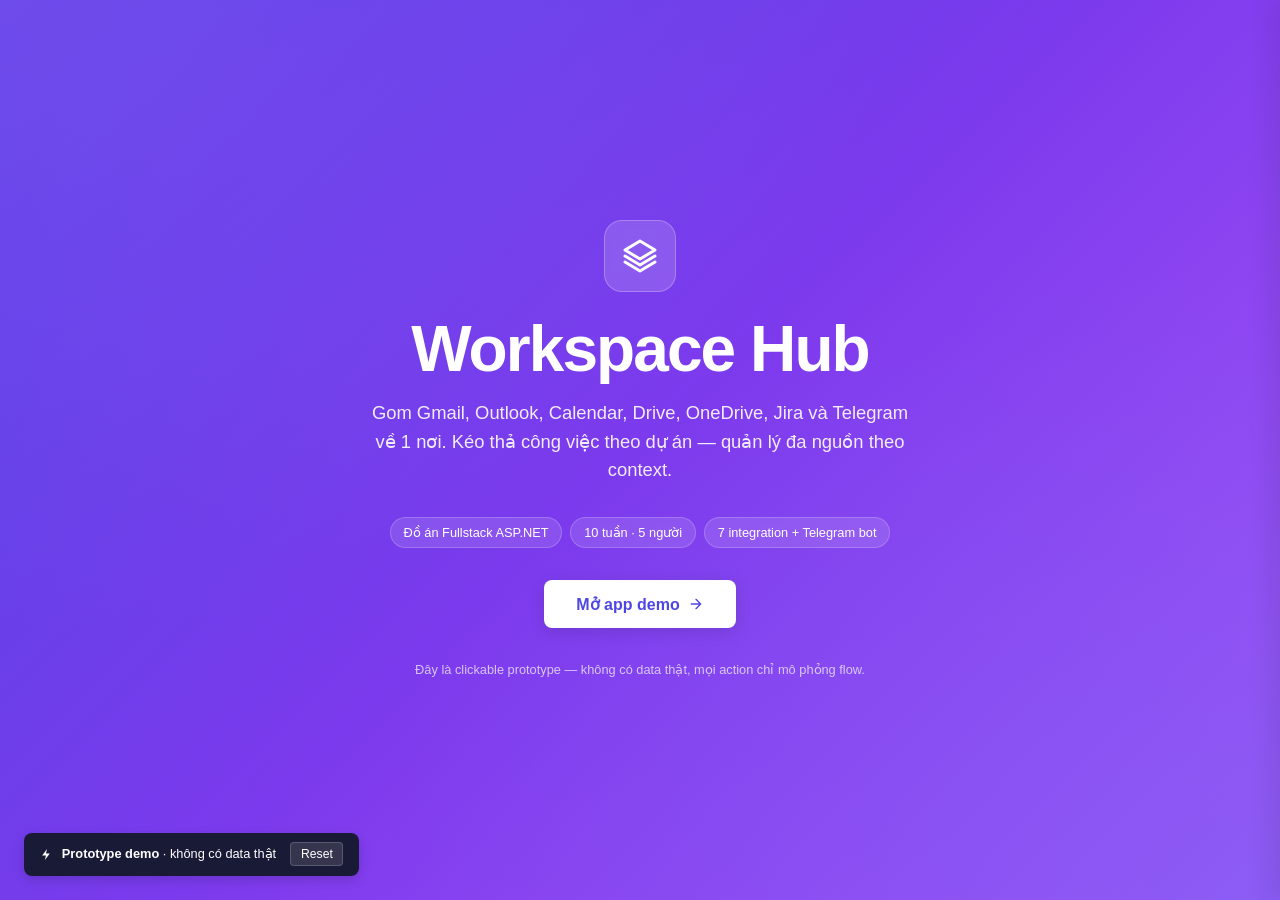
==== prototype.html @ 44a7fd4b "Initial: Workspace Hub plan + clickable prototype" ====
<!DOCTYPE html>
<html lang="vi">
<head>
  <meta charset="UTF-8" />
  <meta name="viewport" content="width=device-width, initial-scale=1.0" />
  <title>Workspace Hub — Clickable Prototype</title>
  <link rel="stylesheet" href="prototype.css" />
</head>
<body>

<!-- ============ SVG Icon Sprite ============ -->
<svg width="0" height="0" style="position:absolute" aria-hidden="true">
  <defs>
    <symbol id="i-mail" viewBox="0 0 24 24" fill="none" stroke="currentColor" stroke-width="2" stroke-linecap="round" stroke-linejoin="round">
      <rect x="3" y="6" width="18" height="13" rx="2"/>
      <path d="M3 7l9 6 9-6"/>
    </symbol>
    <symbol id="i-cal" viewBox="0 0 24 24" fill="none" stroke="currentColor" stroke-width="2" stroke-linecap="round" stroke-linejoin="round">
      <rect x="3" y="5" width="18" height="16" rx="2"/>
      <path d="M3 10h18 M8 3v4 M16 3v4"/>
    </symbol>
    <symbol id="i-folder" viewBox="0 0 24 24" fill="none" stroke="currentColor" stroke-width="2" stroke-linecap="round" stroke-linejoin="round">
      <path d="M3 7a2 2 0 012-2h4l2 2h8a2 2 0 012 2v8a2 2 0 01-2 2H5a2 2 0 01-2-2V7z"/>
    </symbol>
    <symbol id="i-doc" viewBox="0 0 24 24" fill="none" stroke="currentColor" stroke-width="2" stroke-linecap="round" stroke-linejoin="round">
      <path d="M14 3H6a2 2 0 00-2 2v14a2 2 0 002 2h12a2 2 0 002-2V9z M14 3v6h6 M8 13h8 M8 17h6 M8 9h2"/>
    </symbol>
    <symbol id="i-sheet" viewBox="0 0 24 24" fill="none" stroke="currentColor" stroke-width="2" stroke-linecap="round" stroke-linejoin="round">
      <path d="M14 3H6a2 2 0 00-2 2v14a2 2 0 002 2h12a2 2 0 002-2V9z M14 3v6h6 M8 13h8 M8 17h8 M12 11v10"/>
    </symbol>
    <symbol id="i-pdf" viewBox="0 0 24 24" fill="none" stroke="currentColor" stroke-width="2" stroke-linecap="round" stroke-linejoin="round">
      <path d="M14 3H6a2 2 0 00-2 2v14a2 2 0 002 2h12a2 2 0 002-2V9z M14 3v6h6"/>
    </symbol>
    <symbol id="i-ticket" viewBox="0 0 24 24" fill="none" stroke="currentColor" stroke-width="2" stroke-linecap="round" stroke-linejoin="round">
      <path d="M3 8a2 2 0 012-2h14a2 2 0 012 2v2a3 3 0 000 6v2a2 2 0 01-2 2H5a2 2 0 01-2-2v-2a3 3 0 000-6V8z"/>
      <path d="M13 6v12"/>
    </symbol>
    <symbol id="i-note" viewBox="0 0 24 24" fill="none" stroke="currentColor" stroke-width="2" stroke-linecap="round" stroke-linejoin="round">
      <path d="M4 4h12l4 4v12a2 2 0 01-2 2H4z M16 4v4h4 M8 14h8 M8 18h6"/>
    </symbol>
    <symbol id="i-bell" viewBox="0 0 24 24" fill="none" stroke="currentColor" stroke-width="2" stroke-linecap="round" stroke-linejoin="round">
      <path d="M6 8a6 6 0 0112 0c0 7 3 9 3 9H3s3-2 3-9 M10 21a2 2 0 004 0"/>
    </symbol>
    <symbol id="i-search" viewBox="0 0 24 24" fill="none" stroke="currentColor" stroke-width="2" stroke-linecap="round" stroke-linejoin="round">
      <circle cx="11" cy="11" r="7"/>
      <path d="M21 21l-4.35-4.35"/>
    </symbol>
    <symbol id="i-plus" viewBox="0 0 24 24" fill="none" stroke="currentColor" stroke-width="2" stroke-linecap="round" stroke-linejoin="round">
      <path d="M12 5v14 M5 12h14"/>
    </symbol>
    <symbol id="i-check" viewBox="0 0 24 24" fill="none" stroke="currentColor" stroke-width="2.5" stroke-linecap="round" stroke-linejoin="round">
      <path d="M20 6L9 17l-5-5"/>
    </symbol>
    <symbol id="i-star" viewBox="0 0 24 24" fill="currentColor">
      <path d="M12 2l3 7h7l-5.5 4.5L18 21l-6-4-6 4 1.5-7.5L2 9h7z"/>
    </symbol>
    <symbol id="i-clock" viewBox="0 0 24 24" fill="none" stroke="currentColor" stroke-width="2" stroke-linecap="round" stroke-linejoin="round">
      <circle cx="12" cy="12" r="9"/>
      <path d="M12 7v5l3 3"/>
    </symbol>
    <symbol id="i-send" viewBox="0 0 24 24" fill="none" stroke="currentColor" stroke-width="2" stroke-linecap="round" stroke-linejoin="round">
      <path d="M22 2L11 13 M22 2l-7 20-4-9-9-4z"/>
    </symbol>
    <symbol id="i-gear" viewBox="0 0 24 24" fill="none" stroke="currentColor" stroke-width="2" stroke-linecap="round" stroke-linejoin="round">
      <circle cx="12" cy="12" r="3"/>
      <path d="M12 1v3 M12 20v3 M4.22 4.22l2.12 2.12 M17.66 17.66l2.12 2.12 M1 12h3 M20 12h3 M4.22 19.78l2.12-2.12 M17.66 6.34l2.12-2.12"/>
    </symbol>
    <symbol id="i-grip" viewBox="0 0 24 24" fill="currentColor">
      <circle cx="9" cy="6" r="1.4"/>
      <circle cx="15" cy="6" r="1.4"/>
      <circle cx="9" cy="12" r="1.4"/>
      <circle cx="15" cy="12" r="1.4"/>
      <circle cx="9" cy="18" r="1.4"/>
      <circle cx="15" cy="18" r="1.4"/>
    </symbol>
    <symbol id="i-bot" viewBox="0 0 24 24" fill="none" stroke="currentColor" stroke-width="2" stroke-linecap="round" stroke-linejoin="round">
      <rect x="3" y="8" width="18" height="13" rx="2"/>
      <path d="M12 8V4 M9 4h6"/>
      <circle cx="9" cy="14" r="1.5" fill="currentColor"/>
      <circle cx="15" cy="14" r="1.5" fill="currentColor"/>
    </symbol>
    <symbol id="i-chev" viewBox="0 0 24 24" fill="none" stroke="currentColor" stroke-width="2" stroke-linecap="round" stroke-linejoin="round">
      <path d="M9 18l6-6-6-6"/>
    </symbol>
    <symbol id="i-trash" viewBox="0 0 24 24" fill="none" stroke="currentColor" stroke-width="2" stroke-linecap="round" stroke-linejoin="round">
      <path d="M3 6h18 M19 6l-1 14a2 2 0 01-2 2H8a2 2 0 01-2-2L5 6 M8 6V4a2 2 0 012-2h4a2 2 0 012 2v2 M10 11v6 M14 11v6"/>
    </symbol>
    <symbol id="i-paperclip" viewBox="0 0 24 24" fill="none" stroke="currentColor" stroke-width="2" stroke-linecap="round" stroke-linejoin="round">
      <path d="M21 11l-9 9a5.5 5.5 0 01-7.78-7.78l9.19-9.19a4 4 0 015.66 5.66l-9.2 9.2a2.5 2.5 0 01-3.54-3.54L14.5 7.21"/>
    </symbol>
    <symbol id="i-tag" viewBox="0 0 24 24" fill="none" stroke="currentColor" stroke-width="2" stroke-linecap="round" stroke-linejoin="round">
      <path d="M20.59 13.41L12 22l-9-9V3h10z"/>
      <circle cx="7.5" cy="7.5" r="1.2" fill="currentColor"/>
    </symbol>
    <symbol id="i-x" viewBox="0 0 24 24" fill="none" stroke="currentColor" stroke-width="2" stroke-linecap="round" stroke-linejoin="round">
      <path d="M18 6L6 18 M6 6l12 12"/>
    </symbol>
    <symbol id="i-inbox" viewBox="0 0 24 24" fill="none" stroke="currentColor" stroke-width="2" stroke-linecap="round" stroke-linejoin="round">
      <path d="M22 12h-6l-2 3h-4l-2-3H2 M5.45 5.11L2 12v6a2 2 0 002 2h16a2 2 0 002-2v-6l-3.45-6.89A2 2 0 0016.76 4H7.24a2 2 0 00-1.79 1.11z"/>
    </symbol>
    <symbol id="i-layers" viewBox="0 0 24 24" fill="none" stroke="currentColor" stroke-width="2" stroke-linecap="round" stroke-linejoin="round">
      <path d="M12 2l10 6-10 6L2 8z M2 16l10 6 10-6 M2 12l10 6 10-6"/>
    </symbol>
    <symbol id="i-dashboard" viewBox="0 0 24 24" fill="none" stroke="currentColor" stroke-width="2" stroke-linecap="round" stroke-linejoin="round">
      <path d="M3 3h7v8H3z M14 3h7v5h-7z M14 12h7v9h-7z M3 15h7v6H3z"/>
    </symbol>
    <symbol id="i-refresh" viewBox="0 0 24 24" fill="none" stroke="currentColor" stroke-width="2" stroke-linecap="round" stroke-linejoin="round">
      <path d="M21 4v6h-6 M3 20v-6h6 M3.51 9a9 9 0 0115.05-3.36L21 8 M20.49 15A9 9 0 015.44 18.36L3 16"/>
    </symbol>
    <symbol id="i-arrow-right" viewBox="0 0 24 24" fill="none" stroke="currentColor" stroke-width="2" stroke-linecap="round" stroke-linejoin="round">
      <path d="M5 12h14 M12 5l7 7-7 7"/>
    </symbol>
    <symbol id="i-reply" viewBox="0 0 24 24" fill="none" stroke="currentColor" stroke-width="2" stroke-linecap="round" stroke-linejoin="round">
      <path d="M9 17l-5-5 5-5 M20 18v-2a4 4 0 00-4-4H4"/>
    </symbol>
    <symbol id="i-external" viewBox="0 0 24 24" fill="none" stroke="currentColor" stroke-width="2" stroke-linecap="round" stroke-linejoin="round">
      <path d="M18 13v6a2 2 0 01-2 2H5a2 2 0 01-2-2V8a2 2 0 012-2h6 M15 3h6v6 M10 14L21 3"/>
    </symbol>
    <symbol id="i-zap" viewBox="0 0 24 24" fill="currentColor">
      <path d="M13 2L4 14h7l-2 8 9-12h-7z"/>
    </symbol>
    <symbol id="i-more" viewBox="0 0 24 24" fill="currentColor">
      <circle cx="12" cy="6" r="1.5"/>
      <circle cx="12" cy="12" r="1.5"/>
      <circle cx="12" cy="18" r="1.5"/>
    </symbol>
    <symbol id="i-share" viewBox="0 0 24 24" fill="none" stroke="currentColor" stroke-width="2" stroke-linecap="round" stroke-linejoin="round">
      <circle cx="18" cy="5" r="3"/>
      <circle cx="6" cy="12" r="3"/>
      <circle cx="18" cy="19" r="3"/>
      <path d="M8.59 13.51l6.83 3.98 M15.41 6.51l-6.82 3.98"/>
    </symbol>
    <symbol id="i-shield" viewBox="0 0 24 24" fill="none" stroke="currentColor" stroke-width="2" stroke-linecap="round" stroke-linejoin="round">
      <path d="M12 22s8-4 8-10V5l-8-3-8 3v7c0 6 8 10 8 10z"/>
    </symbol>
    <symbol id="i-eye" viewBox="0 0 24 24" fill="none" stroke="currentColor" stroke-width="2" stroke-linecap="round" stroke-linejoin="round">
      <path d="M1 12s4-8 11-8 11 8 11 8-4 8-11 8-11-8-11-8z"/>
      <circle cx="12" cy="12" r="3"/>
    </symbol>
    <symbol id="i-lock" viewBox="0 0 24 24" fill="none" stroke="currentColor" stroke-width="2" stroke-linecap="round" stroke-linejoin="round">
      <rect x="3" y="11" width="18" height="11" rx="2"/>
      <path d="M7 11V7a5 5 0 0110 0v4"/>
    </symbol>
    <symbol id="i-users" viewBox="0 0 24 24" fill="none" stroke="currentColor" stroke-width="2" stroke-linecap="round" stroke-linejoin="round">
      <path d="M17 21v-2a4 4 0 00-4-4H5a4 4 0 00-4 4v2 M23 21v-2a4 4 0 00-3-3.87 M16 3.13a4 4 0 010 7.75"/>
      <circle cx="9" cy="7" r="4"/>
    </symbol>
    <symbol id="i-alert-tri" viewBox="0 0 24 24" fill="none" stroke="currentColor" stroke-width="2" stroke-linecap="round" stroke-linejoin="round">
      <path d="M10.29 3.86L1.82 18a2 2 0 001.71 3h16.94a2 2 0 001.71-3L13.71 3.86a2 2 0 00-3.42 0z M12 9v4 M12 17h.01"/>
    </symbol>
  </defs>
</svg>


<!-- ============ Page: Landing ============ -->
<div class="page page-landing active" data-page="landing">
  <div class="landing-inner">
    <div class="landing-logo">
      <svg class="icon"><use href="#i-layers"/></svg>
    </div>
    <h1>Workspace Hub</h1>
    <p class="lead">Gom Gmail, Outlook, Calendar, Drive, OneDrive, Jira và Telegram về 1 nơi. Kéo thả công việc theo dự án — quản lý đa nguồn theo context.</p>
    <div class="landing-tags">
      <span class="landing-tag">Đồ án Fullstack ASP.NET</span>
      <span class="landing-tag">10 tuần · 5 người</span>
      <span class="landing-tag">7 integration + Telegram bot</span>
    </div>
    <button class="btn-hero" data-go="login">
      Mở app demo
      <svg class="icon"><use href="#i-arrow-right"/></svg>
    </button>
    <p class="landing-foot">Đây là clickable prototype — không có data thật, mọi action chỉ mô phỏng flow.</p>
  </div>
</div>


<!-- ============ Page: Login ============ -->
<div class="page page-login" data-page="login">
  <div class="login-card">
    <div class="logo-row">
      <div class="logo-box"><svg class="icon"><use href="#i-layers"/></svg></div>
      <span class="logo-name">Workspace Hub</span>
    </div>
    <h2>Đăng nhập</h2>
    <p class="sub">Chào mừng quay lại. Đăng nhập để tiếp tục.</p>
    <form onsubmit="event.preventDefault(); App.go('onboarding');">
      <div class="field">
        <label>Email</label>
        <input type="email" value="demo@workspacehub.app" />
      </div>
      <div class="field">
        <label>Mật khẩu</label>
        <input type="password" value="demo123456" />
      </div>
      <button class="btn-primary" type="submit">Đăng nhập</button>
    </form>
    <p class="login-foot">Chưa có tài khoản? <a onclick="App.go('onboarding')">Đăng ký</a></p>
  </div>
</div>


<!-- ============ Page: Onboarding ============ -->
<div class="page page-onboarding" data-page="onboarding">
  <div class="onboarding-inner">
    <h2>Kết nối tài khoản của bạn</h2>
    <p class="sub">Chọn các hệ sinh thái bạn dùng. Bạn có thể bật/tắt từng service sau ở Settings. Tất cả OAuth đều qua <strong>Nango</strong> — an toàn, không lưu password.</p>

    <div class="onboarding-grid">
      <div class="onboard-card" id="ob-google">
        <div class="onboard-logo google">G</div>
        <div class="onboard-info">
          <div class="onboard-name">Google</div>
          <div class="onboard-services">Gmail · Calendar · Drive (Doc/Sheet)</div>
          <button class="btn-outline" onclick="App.connectProvider('ob-google', 'demo@gmail.com')">Connect Google</button>
        </div>
      </div>

      <div class="onboard-card" id="ob-microsoft">
        <div class="onboard-logo microsoft">M</div>
        <div class="onboard-info">
          <div class="onboard-name">Microsoft</div>
          <div class="onboard-services">Outlook · Calendar · OneDrive · SharePoint</div>
          <button class="btn-outline" onclick="App.connectProvider('ob-microsoft', 'demo@outlook.com')">Connect Microsoft</button>
        </div>
      </div>

      <div class="onboard-card" id="ob-atlassian">
        <div class="onboard-logo atlassian">A</div>
        <div class="onboard-info">
          <div class="onboard-name">Atlassian</div>
          <div class="onboard-services">Jira Cloud (tickets &amp; status)</div>
          <button class="btn-outline" onclick="App.connectProvider('ob-atlassian', 'workspace.atlassian.net')">Connect Atlassian</button>
        </div>
      </div>

      <div class="onboard-card" id="ob-telegram">
        <div class="onboard-logo telegram"><svg class="icon icon-md"><use href="#i-bot"/></svg></div>
        <div class="onboard-info">
          <div class="onboard-name">Telegram Bot</div>
          <div class="onboard-services">Nhận noti + tạo task qua tin nhắn</div>
          <button class="btn-outline" onclick="App.go('app'); setTimeout(()=>App.sub('telegram-wizard'), 250);">Setup bot</button>
        </div>
      </div>
    </div>

    <div class="onboarding-foot">
      <button class="btn-link" data-go="app">Bỏ qua, vào app</button>
      <button class="btn-cta" data-go="app">
        Tiếp tục
        <svg class="icon"><use href="#i-arrow-right"/></svg>
      </button>
    </div>
  </div>
</div>


<!-- ============ Page: App (shell) ============ -->
<div class="page page-app" data-page="app">

  <!-- Sidebar -->
  <aside class="sidebar">
    <div class="brand">
      <div class="brand-logo"><svg class="icon"><use href="#i-layers"/></svg></div>
      <span class="brand-name">Workspace Hub</span>
    </div>

    <!-- Role switcher (prototype only — demo cách FE phản ứng theo role) -->
    <div class="role-switcher" title="Prototype only: switch role để demo Admin">
      <button class="role-btn active" data-role="user">User</button>
      <button class="role-btn" data-role="admin">Admin</button>
    </div>
    <div class="role-hint">Bấm "Admin" để demo trang quản trị</div>

    <div class="side-nav active" data-sub="inbox">
      <svg class="icon"><use href="#i-inbox"/></svg>
      <span>Inbox</span>
      <span class="count">12</span>
    </div>
    <div class="side-nav" data-sub="workspace">
      <svg class="icon"><use href="#i-layers"/></svg>
      <span>Workspace</span>
    </div>
    <div class="side-nav" data-sub="dashboard">
      <svg class="icon"><use href="#i-dashboard"/></svg>
      <span>Dashboard</span>
    </div>
    <div class="side-nav" data-sub="admin">
      <svg class="icon"><use href="#i-shield"/></svg>
      <span>Admin</span>
      <svg class="icon icon-sm lock-icon" title="Cần role Admin"><use href="#i-lock"/></svg>
    </div>

    <div class="side-section">FOLDERS</div>
    <div class="side-nav" data-sub="folder" data-folder="proj-a">
      <span class="side-folder-color fc-c1"></span>
      <span>Dự án A</span>
      <span class="count">8</span>
    </div>
    <div class="side-nav" data-sub="folder" data-folder="khach-b">
      <span class="side-folder-color fc-c2"></span>
      <span>Khách B</span>
      <span class="count">3</span>
    </div>
    <div class="side-nav" data-sub="folder" data-folder="ca-nhan">
      <span class="side-folder-color fc-c3"></span>
      <span>Cá nhân</span>
      <span class="count">5</span>
    </div>
    <div class="side-nav" data-sub="folder" data-folder="do-an">
      <span class="side-folder-color fc-c4"></span>
      <span>Đồ án TN</span>
      <span class="count">11</span>
    </div>

    <div class="side-section">SHARED WITH ME</div>
    <div class="side-shared">
      <div class="side-nav" data-sub="folder" data-folder="proj-shared">
        <span class="side-folder-color fc-c5"></span>
        <span>Dự án X (chia sẻ)</span>
        <span class="ro-badge">RO</span>
      </div>
      <div class="side-nav" data-sub="folder" data-folder="khach-y-shared">
        <span class="side-folder-color fc-c6"></span>
        <span>Khách Y (chia sẻ)</span>
        <span class="ro-badge">RO</span>
      </div>
    </div>

    <div class="side-section">SOURCES</div>
    <div class="side-nav" data-source="gmail">
      <span class="src-dot gmail"></span>
      <span>Gmail</span>
      <span class="count">6</span>
    </div>
    <div class="side-nav" data-source="outlook">
      <span class="src-dot outlook"></span>
      <span>Outlook</span>
      <span class="count">5</span>
    </div>
    <div class="side-nav" data-source="drive">
      <span class="src-dot drive"></span>
      <span>Drive</span>
      <span class="count">12</span>
    </div>
    <div class="side-nav" data-source="gcal">
      <span class="src-dot gcal"></span>
      <span>Calendar</span>
      <span class="count">4</span>
    </div>
    <div class="side-nav" data-source="jira">
      <span class="src-dot jira"></span>
      <span>Jira</span>
      <span class="count">7</span>
    </div>

    <div class="side-section" style="margin-top:1rem">SETUP</div>
    <div class="side-nav" data-sub="settings">
      <svg class="icon"><use href="#i-gear"/></svg>
      <span>Integrations</span>
    </div>
    <div class="side-nav" data-sub="telegram-wizard">
      <svg class="icon"><use href="#i-bot"/></svg>
      <span>Telegram Bot</span>
    </div>

    <div class="side-user">
      <div class="avatar a5">VC</div>
      <div class="side-user-info">
        <div class="side-user-name">Vy Cường</div>
        <div class="side-user-mail">demo@workspacehub.app</div>
        <div class="side-user-role" id="side-user-role">Role: User</div>
      </div>
    </div>
  </aside>

  <!-- Topbar -->
  <header class="topbar">
    <div class="topbar-search">
      <svg class="icon"><use href="#i-search"/></svg>
      <input placeholder="Search across Gmail, Outlook, Drive, Jira..." />
    </div>
    <div class="topbar-actions">
      <button class="icon-btn" onclick="App.toggleNotif()" title="Notifications">
        <svg class="icon icon-md"><use href="#i-bell"/></svg>
        <span class="badge-dot"></span>
      </button>
      <button class="icon-btn" onclick="App.sub('settings')" title="Settings">
        <svg class="icon icon-md"><use href="#i-gear"/></svg>
      </button>
      <button class="btn-compose" onclick="App.openCompose()">
        <svg class="icon"><use href="#i-plus"/></svg>
        Compose
      </button>
    </div>
  </header>

  <!-- Main content area -->
  <main class="main">

    <!-- Subpage: Inbox -->
    <div class="subpage active" data-subpage="inbox">
      <div class="subpage-inner">
        <div class="page-title-row">
          <div class="page-title">
            Inbox
            <span class="badge">12 items</span>
          </div>
          <div class="page-actions">
            <div class="filter-chip active" data-filter="all">Tất cả</div>
            <div class="filter-chip" data-filter="important">
              <svg class="icon icon-sm" style="color:var(--warning)"><use href="#i-star"/></svg>
              Quan trọng
            </div>
            <div class="filter-chip" data-filter="unread">Chưa đọc</div>
            <button class="icon-btn" title="Refresh"><svg class="icon"><use href="#i-refresh"/></svg></button>
          </div>
        </div>

        <div class="inbox-list" id="inbox-list">
          <div class="inbox-row important" onclick="App.openDrawer(this)" data-title="[KH] Yêu cầu thay đổi spec module thanh toán — gấp" data-source="outlook" data-sender="pm@xcorp.com">
            <div class="inbox-cb"></div>
            <div class="avatar a1">PM</div>
            <div class="inbox-body">
              <div class="inbox-title">
                <svg class="icon icon-sm" style="color:var(--warning)"><use href="#i-star"/></svg>
                <span class="inbox-sender">PM Khách hàng X</span>
                <span class="inbox-snippet">— Yêu cầu thay đổi spec module thanh toán — gấp</span>
              </div>
              <div class="inbox-snippet">Em rà soát lại phần xử lý refund, có 2 case khách hàng phản ánh không đúng theo flow...</div>
            </div>
            <div class="inbox-meta">
              <span class="src-badge-sm s-outlook">Outlook</span>
              <span class="time-text">2 giờ trước</span>
            </div>
          </div>

          <div class="inbox-row" onclick="App.openDrawer(this)" data-title="PROJ-128: Fix bug tính phí giao hàng >1000km" data-source="jira" data-sender="BA Hoa">
            <div class="inbox-cb"></div>
            <div class="avatar a2">BH</div>
            <div class="inbox-body">
              <div class="inbox-title">
                <span class="inbox-sender">BA Hoa</span>
                <span class="inbox-snippet">— PROJ-128: Fix bug tính phí giao hàng &gt;1000km</span>
              </div>
              <div class="inbox-snippet">Issue · Priority: High · Sprint 17 · Assigned to me</div>
            </div>
            <div class="inbox-meta">
              <span class="src-badge-sm s-jira">Jira</span>
              <span class="time-text">4 giờ trước</span>
            </div>
          </div>

          <div class="inbox-row" onclick="App.openDrawer(this)" data-title="Daily standup — Dự án A" data-source="gcal" data-sender="Lịch họp">
            <div class="inbox-cb"></div>
            <div class="avatar a4">DS</div>
            <div class="inbox-body">
              <div class="inbox-title">
                <span class="inbox-sender">Calendar</span>
                <span class="inbox-snippet">— Daily standup — Dự án A</span>
              </div>
              <div class="inbox-snippet">Hằng ngày 9h · 30 phút · Phòng họp 3 · 5 người tham gia</div>
            </div>
            <div class="inbox-meta">
              <span class="src-badge-sm s-gcal">Event</span>
              <span class="time-text">Mai, 09:00</span>
            </div>
          </div>

          <div class="inbox-row" onclick="App.openDrawer(this)" data-title="Spec module thanh toán v2.docx" data-source="onedrive" data-sender="Khách B">
            <div class="inbox-cb"></div>
            <div class="avatar a3">KB</div>
            <div class="inbox-body">
              <div class="inbox-title">
                <span class="inbox-sender">Spec module thanh toán v2.docx</span>
              </div>
              <div class="inbox-snippet">File Word · 12 KB · Sửa lần cuối bởi PM Khách hàng X 1 giờ trước</div>
            </div>
            <div class="inbox-meta">
              <span class="src-badge-sm s-onedrive">OneDrive</span>
              <span class="time-text">1 giờ trước</span>
            </div>
          </div>

          <div class="inbox-row" onclick="App.openDrawer(this)" data-title="Note từ Telegram: review PR #142 trước 5h" data-source="telegram" data-sender="Telegram Bot">
            <div class="inbox-cb"></div>
            <div class="avatar a5">TG</div>
            <div class="inbox-body">
              <div class="inbox-title">
                <span class="inbox-sender">Note qua Telegram</span>
                <span class="inbox-snippet">— review PR #142 trước 5h</span>
              </div>
              <div class="inbox-snippet">Tạo bằng lệnh /task — gắn vào folder Dự án A tự động</div>
            </div>
            <div class="inbox-meta">
              <span class="src-badge-sm s-telegram">Telegram</span>
              <span class="time-text">10 phút trước</span>
            </div>
          </div>

          <div class="inbox-row" onclick="App.openDrawer(this)" data-title="Re: Confirm spec module thanh toán" data-source="gmail" data-sender="Customer">
            <div class="inbox-cb"></div>
            <div class="avatar a6">CS</div>
            <div class="inbox-body">
              <div class="inbox-title">
                <span class="inbox-sender">customer@xcorp.com</span>
                <span class="inbox-snippet">— Re: Confirm spec module thanh toán</span>
              </div>
              <div class="inbox-snippet">Cảm ơn anh, em đã review xong. Nội dung OK nhưng có 1 chỗ nhỏ ở phần xử lý refund...</div>
            </div>
            <div class="inbox-meta">
              <span class="src-badge-sm s-gmail">Gmail</span>
              <span class="time-text">Hôm qua</span>
            </div>
          </div>

          <div class="inbox-row" onclick="App.openDrawer(this)" data-title="PROJ-125: Refactor service Order" data-source="jira" data-sender="Tech Lead Hùng">
            <div class="inbox-cb"></div>
            <div class="avatar a2">TL</div>
            <div class="inbox-body">
              <div class="inbox-title">
                <span class="inbox-sender">Tech Lead Hùng</span>
                <span class="inbox-snippet">— PROJ-125: Refactor service Order</span>
              </div>
              <div class="inbox-snippet">Comment mới: "Đang chờ em sửa phần phân tách responsibility, push code khi xong"</div>
            </div>
            <div class="inbox-meta">
              <span class="src-badge-sm s-jira">Jira</span>
              <span class="time-text">Hôm qua</span>
            </div>
          </div>

          <div class="inbox-row" onclick="App.openDrawer(this)" data-title="Báo cáo tiến độ tuần 17.xlsx" data-source="drive" data-sender="Google Sheet">
            <div class="inbox-cb"></div>
            <div class="avatar a3">GS</div>
            <div class="inbox-body">
              <div class="inbox-title">
                <span class="inbox-sender">Báo cáo tiến độ tuần 17.xlsx</span>
              </div>
              <div class="inbox-snippet">Google Sheet · Sửa bởi PM Linh · 2 ngày trước</div>
            </div>
            <div class="inbox-meta">
              <span class="src-badge-sm s-drive">Drive</span>
              <span class="time-text">2 ngày trước</span>
            </div>
          </div>

          <div class="inbox-row" onclick="App.openDrawer(this)" data-title="[Team] Daily report 13/05/2026" data-source="gmail" data-sender="Team">
            <div class="inbox-cb"></div>
            <div class="avatar a4">TM</div>
            <div class="inbox-body">
              <div class="inbox-title">
                <span class="inbox-sender">team@company.com</span>
                <span class="inbox-snippet">— [Team] Daily report 13/05/2026</span>
              </div>
              <div class="inbox-snippet">Tổng kết hôm nay: 8 PR merged, 3 ticket close, 2 bug mới phát hiện trên QA env...</div>
            </div>
            <div class="inbox-meta">
              <span class="src-badge-sm s-gmail">Gmail</span>
              <span class="time-text">2 ngày trước</span>
            </div>
          </div>

        </div>
      </div>
    </div>

    <!-- Subpage: Folder Kanban -->
    <div class="subpage" data-subpage="folder">
      <div class="subpage-inner">

        <!-- Read-only banner (chỉ hiện khi vào shared folder) -->
        <div class="readonly-banner" id="readonly-banner" style="display:none">
          <svg class="icon icon-md"><use href="#i-eye"/></svg>
          <div>
            <strong>Bạn đang xem ở chế độ Read-only.</strong>
            Owner đã share folder này với bạn (Viewer). Bạn xem được metadata Item nhưng không kéo Kanban được và không xem được body email gốc.
          </div>
        </div>

        <div class="page-title-row">
          <div class="page-title">
            <span class="side-folder-color fc-c1" style="width:14px;height:14px;border-radius:4px"></span>
            <span id="folder-title">Dự án A</span>
            <span class="badge">8 items</span>
          </div>
          <div class="page-actions folder-head-actions" id="folder-head-actions">
            <div class="filter-chip"><svg class="icon icon-sm"><use href="#i-tag"/></svg> Tag</div>
            <button class="btn-share" id="btn-share" onclick="App.openShareModal()">
              <svg class="icon"><use href="#i-share"/></svg>
              Share
              <span class="share-count" id="share-count">2</span>
            </button>
            <button class="icon-btn" title="More"><svg class="icon"><use href="#i-more"/></svg></button>
          </div>
        </div>

        <div class="kanban-board" id="kanban-board">

          <div class="kanban-col">
            <div class="kc-header">
              <div class="kc-title"><span class="dot todo"></span>Cần xem</div>
              <span class="kc-count" data-kcount="todo">4</span>
            </div>
            <div class="kc-body" data-status="todo">

              <div class="k-card" draggable="true">
                <div class="k-card-head">
                  <span class="k-card-icon email"><svg class="icon icon-sm"><use href="#i-mail"/></svg></span>
                  <span class="k-card-source">Outlook · Important</span>
                </div>
                <div class="k-card-title">[KH] Yêu cầu thay đổi spec module thanh toán</div>
                <div class="k-card-foot">
                  <span class="k-tag">urgent</span>
                  <span>2h trước</span>
                </div>
              </div>

              <div class="k-card" draggable="true">
                <div class="k-card-head">
                  <span class="k-card-icon ticket"><svg class="icon icon-sm"><use href="#i-ticket"/></svg></span>
                  <span class="k-card-source">Jira · PROJ-128</span>
                </div>
                <div class="k-card-title">Fix bug tính phí giao hàng &gt;1000km</div>
                <div class="k-card-foot">
                  <span class="k-tag amber">High</span>
                  <span>Sprint 17</span>
                </div>
              </div>

              <div class="k-card" draggable="true">
                <div class="k-card-head">
                  <span class="k-card-icon event"><svg class="icon icon-sm"><use href="#i-cal"/></svg></span>
                  <span class="k-card-source">Calendar</span>
                </div>
                <div class="k-card-title">Daily standup — Dự án A</div>
                <div class="k-card-foot">
                  <span></span>
                  <span>Hằng ngày 9h</span>
                </div>
              </div>

              <div class="k-card" draggable="true">
                <div class="k-card-head">
                  <span class="k-card-icon file"><svg class="icon icon-sm"><use href="#i-doc"/></svg></span>
                  <span class="k-card-source">OneDrive · Doc</span>
                </div>
                <div class="k-card-title">Spec module thanh toán v2.docx</div>
                <div class="k-card-foot">
                  <span></span>
                  <span>12 KB</span>
                </div>
              </div>

              <button class="kc-add"><svg class="icon icon-sm"><use href="#i-plus"/></svg> Thêm card</button>
            </div>
          </div>

          <div class="kanban-col">
            <div class="kc-header">
              <div class="kc-title"><span class="dot doing"></span>Đang xử lý</div>
              <span class="kc-count" data-kcount="doing">3</span>
            </div>
            <div class="kc-body" data-status="doing">

              <div class="k-card" draggable="true">
                <div class="k-card-head">
                  <span class="k-card-icon ticket"><svg class="icon icon-sm"><use href="#i-ticket"/></svg></span>
                  <span class="k-card-source">Jira · PROJ-125</span>
                </div>
                <div class="k-card-title">Refactor service Order — tách responsibility</div>
                <div class="k-card-foot">
                  <span class="k-tag">urgent</span>
                  <span>In Progress</span>
                </div>
              </div>

              <div class="k-card" draggable="true">
                <div class="k-card-head">
                  <span class="k-card-icon file"><svg class="icon icon-sm"><use href="#i-sheet"/></svg></span>
                  <span class="k-card-source">Drive · Sheet</span>
                </div>
                <div class="k-card-title">Báo cáo tiến độ tuần 17.xlsx</div>
                <div class="k-card-foot">
                  <span></span>
                  <span>Đang viết</span>
                </div>
              </div>

              <div class="k-card" draggable="true">
                <div class="k-card-head">
                  <span class="k-card-icon note"><svg class="icon icon-sm"><use href="#i-note"/></svg></span>
                  <span class="k-card-source">Telegram · Note</span>
                </div>
                <div class="k-card-title">Review PR #142 trước 5h chiều</div>
                <div class="k-card-foot">
                  <span class="k-tag green">tuần-này</span>
                  <span>Tự note</span>
                </div>
              </div>

              <button class="kc-add"><svg class="icon icon-sm"><use href="#i-plus"/></svg> Thêm card</button>
            </div>
          </div>

          <div class="kanban-col">
            <div class="kc-header">
              <div class="kc-title"><span class="dot done"></span>Done</div>
              <span class="kc-count" data-kcount="done">2</span>
            </div>
            <div class="kc-body" data-status="done">

              <div class="k-card done" draggable="true">
                <div class="k-card-head">
                  <span class="k-card-icon email"><svg class="icon icon-sm"><use href="#i-mail"/></svg></span>
                  <span class="k-card-source">Gmail · Sent</span>
                </div>
                <div class="k-card-title">Re: Xác nhận yêu cầu sprint 17</div>
                <div class="k-card-foot">
                  <span></span>
                  <span>Đã trả lời</span>
                </div>
              </div>

              <div class="k-card done" draggable="true">
                <div class="k-card-head">
                  <span class="k-card-icon ticket"><svg class="icon icon-sm"><use href="#i-ticket"/></svg></span>
                  <span class="k-card-source">Jira · PROJ-120</span>
                </div>
                <div class="k-card-title">Implement webhook signature verify</div>
                <div class="k-card-foot">
                  <span></span>
                  <span>Closed</span>
                </div>
              </div>

              <button class="kc-add"><svg class="icon icon-sm"><use href="#i-plus"/></svg> Thêm card</button>
            </div>
          </div>

        </div>
      </div>
    </div>

    <!-- Subpage: Workspace 3-pane -->
    <div class="subpage" data-subpage="workspace">
      <div class="subpage-inner">
        <div class="page-title-row">
          <div class="page-title">
            Workspace
            <span class="badge">3-pane view</span>
          </div>
          <div class="page-actions">
            <span class="filter-chip">Kéo item từ giữa sang folder bên phải</span>
          </div>
        </div>

        <div class="ws-3pane">
          <div class="ws-pane ws-int">
            <div class="ws-pane-h">INTEGRATIONS</div>
            <div class="ws-int-row active" data-wsint="gmail">
              <span class="src-dot gmail"></span>Gmail<span class="count">3</span>
            </div>
            <div class="ws-int-row" data-wsint="outlook">
              <span class="src-dot outlook"></span>Outlook<span class="count">3</span>
            </div>
            <div class="ws-int-row" data-wsint="drive">
              <span class="src-dot drive"></span>Drive<span class="count">3</span>
            </div>
            <div class="ws-int-row" data-wsint="gcal">
              <span class="src-dot gcal"></span>Calendar<span class="count">2</span>
            </div>
            <div class="ws-int-row" data-wsint="jira">
              <span class="src-dot jira"></span>Jira<span class="count">3</span>
            </div>
          </div>

          <div class="ws-pane ws-items">
            <div class="ws-pane-h">ITEMS từ <span style="background:var(--primary);color:white;padding:.1rem .55rem;border-radius:3px;font-size:.68rem;margin-left:.3rem" id="ws-active-name">Gmail</span></div>

            <div class="ws-items-pane active" data-wspane="gmail" style="padding:.65rem;display:block">
              <div class="ws-item" draggable="true">
                <div class="ws-item-icon gmail"><svg class="icon icon-sm"><use href="#i-mail"/></svg></div>
                <div>
                  <div class="ws-item-title">Re: Confirm spec module thanh toán</div>
                  <div class="ws-item-meta">customer@xcorp.com</div>
                </div>
                <svg class="icon ws-grip"><use href="#i-grip"/></svg>
              </div>
              <div class="ws-item" draggable="true">
                <div class="ws-item-icon gmail"><svg class="icon icon-sm"><use href="#i-mail"/></svg></div>
                <div>
                  <div class="ws-item-title">[Team] Daily report 13/05</div>
                  <div class="ws-item-meta">team@company.com</div>
                </div>
                <svg class="icon ws-grip"><use href="#i-grip"/></svg>
              </div>
              <div class="ws-item" draggable="true">
                <div class="ws-item-icon gmail"><svg class="icon icon-sm"><use href="#i-mail"/></svg></div>
                <div>
                  <div class="ws-item-title">Azure Student — Verification</div>
                  <div class="ws-item-meta">noreply@microsoft.com</div>
                </div>
                <svg class="icon ws-grip"><use href="#i-grip"/></svg>
              </div>
            </div>

            <div class="ws-items-pane" data-wspane="outlook" style="padding:.65rem">
              <div class="ws-item" draggable="true">
                <div class="ws-item-icon outlook"><svg class="icon icon-sm"><use href="#i-mail"/></svg></div>
                <div>
                  <div class="ws-item-title">[KH] Yêu cầu thay đổi spec module</div>
                  <div class="ws-item-meta">pm@xcorp.com</div>
                </div>
                <svg class="icon ws-grip"><use href="#i-grip"/></svg>
              </div>
              <div class="ws-item" draggable="true">
                <div class="ws-item-icon outlook"><svg class="icon icon-sm"><use href="#i-mail"/></svg></div>
                <div>
                  <div class="ws-item-title">Weekly status — sprint 17 closing</div>
                  <div class="ws-item-meta">manager@company.com</div>
                </div>
                <svg class="icon ws-grip"><use href="#i-grip"/></svg>
              </div>
              <div class="ws-item" draggable="true">
                <div class="ws-item-icon outlook"><svg class="icon icon-sm"><use href="#i-mail"/></svg></div>
                <div>
                  <div class="ws-item-title">RE: Phê duyệt nghỉ phép 16-17/05</div>
                  <div class="ws-item-meta">hr@company.com</div>
                </div>
                <svg class="icon ws-grip"><use href="#i-grip"/></svg>
              </div>
            </div>

            <div class="ws-items-pane" data-wspane="drive" style="padding:.65rem">
              <div class="ws-item" draggable="true">
                <div class="ws-item-icon drive"><svg class="icon icon-sm"><use href="#i-doc"/></svg></div>
                <div>
                  <div class="ws-item-title">Spec module thanh toán v2.docx</div>
                  <div class="ws-item-meta">Google Doc · 12 KB</div>
                </div>
                <svg class="icon ws-grip"><use href="#i-grip"/></svg>
              </div>
              <div class="ws-item" draggable="true">
                <div class="ws-item-icon drive"><svg class="icon icon-sm"><use href="#i-sheet"/></svg></div>
                <div>
                  <div class="ws-item-title">Báo cáo tiến độ tuần 17.xlsx</div>
                  <div class="ws-item-meta">Google Sheet · 8 KB</div>
                </div>
                <svg class="icon ws-grip"><use href="#i-grip"/></svg>
              </div>
              <div class="ws-item" draggable="true">
                <div class="ws-item-icon drive"><svg class="icon icon-sm"><use href="#i-pdf"/></svg></div>
                <div>
                  <div class="ws-item-title">Hợp đồng Khách B.pdf</div>
                  <div class="ws-item-meta">PDF · 320 KB</div>
                </div>
                <svg class="icon ws-grip"><use href="#i-grip"/></svg>
              </div>
            </div>

            <div class="ws-items-pane" data-wspane="gcal" style="padding:.65rem">
              <div class="ws-item" draggable="true">
                <div class="ws-item-icon gcal"><svg class="icon icon-sm"><use href="#i-cal"/></svg></div>
                <div>
                  <div class="ws-item-title">Daily standup — Dự án A</div>
                  <div class="ws-item-meta">Mai 9h · 30 phút</div>
                </div>
                <svg class="icon ws-grip"><use href="#i-grip"/></svg>
              </div>
              <div class="ws-item" draggable="true">
                <div class="ws-item-icon gcal"><svg class="icon icon-sm"><use href="#i-cal"/></svg></div>
                <div>
                  <div class="ws-item-title">Họp review sprint với khách</div>
                  <div class="ws-item-meta">Thứ 6 14h · Google Meet</div>
                </div>
                <svg class="icon ws-grip"><use href="#i-grip"/></svg>
              </div>
            </div>

            <div class="ws-items-pane" data-wspane="jira" style="padding:.65rem">
              <div class="ws-item" draggable="true">
                <div class="ws-item-icon jira"><svg class="icon icon-sm"><use href="#i-ticket"/></svg></div>
                <div>
                  <div class="ws-item-title">PROJ-128: Fix bug tính phí giao hàng</div>
                  <div class="ws-item-meta">High · Sprint 17</div>
                </div>
                <svg class="icon ws-grip"><use href="#i-grip"/></svg>
              </div>
              <div class="ws-item" draggable="true">
                <div class="ws-item-icon jira"><svg class="icon icon-sm"><use href="#i-ticket"/></svg></div>
                <div>
                  <div class="ws-item-title">PROJ-125: Refactor service Order</div>
                  <div class="ws-item-meta">In Progress · Sprint 17</div>
                </div>
                <svg class="icon ws-grip"><use href="#i-grip"/></svg>
              </div>
              <div class="ws-item" draggable="true">
                <div class="ws-item-icon jira"><svg class="icon icon-sm"><use href="#i-ticket"/></svg></div>
                <div>
                  <div class="ws-item-title">PROJ-130: Implement webhook payment</div>
                  <div class="ws-item-meta">Medium · Backlog</div>
                </div>
                <svg class="icon ws-grip"><use href="#i-grip"/></svg>
              </div>
            </div>

          </div>

          <div class="ws-pane ws-folders">
            <div class="ws-pane-h">THẢ VÀO FOLDER</div>
            <div class="ws-folder" data-folder="proj-a">
              <span class="side-folder-color fc-c1" style="width:14px;height:14px"></span>
              <div>
                <strong>Dự án A</strong>
                <div class="ws-folder-sub"><span class="ws-folder-count" data-fc="proj-a">8</span> item</div>
              </div>
            </div>
            <div class="ws-folder" data-folder="khach-b">
              <span class="side-folder-color fc-c2" style="width:14px;height:14px"></span>
              <div>
                <strong>Khách B</strong>
                <div class="ws-folder-sub"><span class="ws-folder-count" data-fc="khach-b">3</span> item</div>
              </div>
            </div>
            <div class="ws-folder" data-folder="ca-nhan">
              <span class="side-folder-color fc-c3" style="width:14px;height:14px"></span>
              <div>
                <strong>Cá nhân</strong>
                <div class="ws-folder-sub"><span class="ws-folder-count" data-fc="ca-nhan">5</span> item</div>
              </div>
            </div>
            <div class="ws-folder" data-folder="do-an">
              <span class="side-folder-color fc-c4" style="width:14px;height:14px"></span>
              <div>
                <strong>Đồ án TN</strong>
                <div class="ws-folder-sub"><span class="ws-folder-count" data-fc="do-an">11</span> item</div>
              </div>
            </div>
          </div>

        </div>
      </div>
    </div>

    <!-- Subpage: Dashboard -->
    <div class="subpage" data-subpage="dashboard">
      <div class="subpage-inner">
        <div class="page-title-row">
          <div class="page-title">
            Dashboard
            <span class="badge">Tuần 17/2026</span>
          </div>
          <div class="page-actions">
            <span class="filter-chip">Tuần này</span>
            <span class="filter-chip">Tháng này</span>
          </div>
        </div>

        <div class="dash-stats">
          <div class="stat-card a1">
            <div class="stat-label">Tổng Items</div>
            <div class="stat-value">247</div>
            <div class="stat-delta">+12 tuần này</div>
          </div>
          <div class="stat-card a2">
            <div class="stat-label">Task Done</div>
            <div class="stat-value">38</div>
            <div class="stat-delta">+8 hôm nay</div>
          </div>
          <div class="stat-card a3">
            <div class="stat-label">Important Mail</div>
            <div class="stat-value">12</div>
            <div class="stat-delta down">3 chưa trả lời</div>
          </div>
          <div class="stat-card a4">
            <div class="stat-label">Telegram Noti</div>
            <div class="stat-value">7</div>
            <div class="stat-delta">+2 mới</div>
          </div>
        </div>

        <div class="dash-row">
          <div class="dash-panel">
            <h4>Activity 7 ngày qua (theo type)</h4>
            <div class="bar-chart">
              <div class="bar-col">
                <div class="bar-stack">
                  <div class="bar-seg s1" style="height:30%"></div>
                  <div class="bar-seg s2" style="height:18%"></div>
                  <div class="bar-seg s3" style="height:8%"></div>
                </div>
                <div class="bar-label">T2</div>
              </div>
              <div class="bar-col">
                <div class="bar-stack">
                  <div class="bar-seg s1" style="height:45%"></div>
                  <div class="bar-seg s2" style="height:20%"></div>
                  <div class="bar-seg s3" style="height:10%"></div>
                </div>
                <div class="bar-label">T3</div>
              </div>
              <div class="bar-col">
                <div class="bar-stack">
                  <div class="bar-seg s1" style="height:60%"></div>
                  <div class="bar-seg s2" style="height:25%"></div>
                  <div class="bar-seg s3" style="height:5%"></div>
                </div>
                <div class="bar-label">T4</div>
              </div>
              <div class="bar-col">
                <div class="bar-stack">
                  <div class="bar-seg s1" style="height:50%"></div>
                  <div class="bar-seg s2" style="height:30%"></div>
                  <div class="bar-seg s3" style="height:12%"></div>
                </div>
                <div class="bar-label">T5</div>
              </div>
              <div class="bar-col">
                <div class="bar-stack">
                  <div class="bar-seg s1" style="height:75%"></div>
                  <div class="bar-seg s2" style="height:25%"></div>
                  <div class="bar-seg s3" style="height:15%"></div>
                </div>
                <div class="bar-label">T6</div>
              </div>
              <div class="bar-col">
                <div class="bar-stack">
                  <div class="bar-seg s1" style="height:20%"></div>
                  <div class="bar-seg s2" style="height:15%"></div>
                  <div class="bar-seg s3" style="height:8%"></div>
                </div>
                <div class="bar-label">T7</div>
              </div>
              <div class="bar-col">
                <div class="bar-stack">
                  <div class="bar-seg s1" style="height:15%"></div>
                  <div class="bar-seg s2" style="height:8%"></div>
                  <div class="bar-seg s3" style="height:5%"></div>
                </div>
                <div class="bar-label">CN</div>
              </div>
            </div>
            <div style="display:flex;gap:1rem;font-size:.75rem;color:var(--text-muted);margin-top:.55rem">
              <span style="display:inline-flex;align-items:center;gap:.3rem"><span style="width:10px;height:10px;background:var(--primary);border-radius:2px"></span>Email/Message</span>
              <span style="display:inline-flex;align-items:center;gap:.3rem"><span style="width:10px;height:10px;background:var(--success);border-radius:2px"></span>Event/Task</span>
              <span style="display:inline-flex;align-items:center;gap:.3rem"><span style="width:10px;height:10px;background:var(--warning);border-radius:2px"></span>File</span>
            </div>
          </div>

          <div class="dash-panel">
            <h4>Items theo nguồn</h4>
            <div class="src-stats">
              <div class="src-row">
                <div class="src-label"><span class="src-dot gmail"></span><strong>Gmail</strong></div>
                <div class="src-bar f-gmail"><div style="width:85%"></div></div>
                <div class="src-num">98</div>
              </div>
              <div class="src-row">
                <div class="src-label"><span class="src-dot outlook"></span><strong>Outlook</strong></div>
                <div class="src-bar f-outlook"><div style="width:55%"></div></div>
                <div class="src-num">63</div>
              </div>
              <div class="src-row">
                <div class="src-label"><span class="src-dot drive"></span><strong>Drive</strong></div>
                <div class="src-bar f-drive"><div style="width:38%"></div></div>
                <div class="src-num">44</div>
              </div>
              <div class="src-row">
                <div class="src-label"><span class="src-dot jira"></span><strong>Jira</strong></div>
                <div class="src-bar f-jira"><div style="width:25%"></div></div>
                <div class="src-num">29</div>
              </div>
              <div class="src-row">
                <div class="src-label"><span class="src-dot gcal"></span><strong>Calendar</strong></div>
                <div class="src-bar f-gcal"><div style="width:12%"></div></div>
                <div class="src-num">13</div>
              </div>
            </div>
          </div>
        </div>

        <div class="dash-recent">
          <h4>Hoạt động gần đây</h4>
          <div class="recent-row">
            <svg class="icon"><use href="#i-zap"/></svg>
            <span><strong>Telegram bot</strong> tạo Item "Review PR #142" trong folder Dự án A</span>
            <span class="recent-meta">10p trước</span>
          </div>
          <div class="recent-row">
            <svg class="icon"><use href="#i-send"/></svg>
            <span>Scheduled mail tới <strong>customer@xcorp.com</strong> đã gửi thành công</span>
            <span class="recent-meta">2h trước</span>
          </div>
          <div class="recent-row">
            <svg class="icon"><use href="#i-bell"/></svg>
            <span>Important Contact <strong>PM Khách hàng X</strong> gửi mail mới — đã ping Telegram</span>
            <span class="recent-meta">3h trước</span>
          </div>
          <div class="recent-row">
            <svg class="icon"><use href="#i-refresh"/></svg>
            <span>Sync Drive + OneDrive xong, 6 file mới được thêm vào Items</span>
            <span class="recent-meta">5h trước</span>
          </div>
        </div>
      </div>
    </div>

    <!-- Subpage: Admin Dashboard (chỉ role=Admin truy cập) -->
    <div class="subpage" data-subpage="admin">
      <div class="subpage-inner">

        <!-- Forbidden state — user thường gõ /admin -->
        <div class="forbidden-box" id="admin-forbidden" style="display:none">
          <div class="forbidden-code">403</div>
          <div class="forbidden-msg">Truy cập bị từ chối</div>
          <div class="forbidden-sub">Bạn không có quyền vào trang quản trị. Trang này chỉ dành cho user có role <strong>Admin</strong>.</div>
          <div class="forbidden-hint">
            <strong>Demo:</strong> bấm nút <em>Admin</em> ở role switcher (góc trên sidebar) để vào với quyền Admin. Trong sản phẩm thật, middleware ASP.NET Core <code>[Authorize(Policy="AdminOnly")]</code> sẽ chặn từ BE → FE redirect về Inbox.
          </div>
        </div>

        <!-- Real admin view — chỉ render khi role=Admin -->
        <div id="admin-content">
          <div class="admin-topbar-bar">
            <div class="adm-title-bar">
              <span class="adm-tag">ADMIN</span>
              <div>
                <div class="adm-title-main">Quản trị hệ thống</div>
                <div class="adm-title-sub">demo@workspacehub.app · Role: Admin · Truy cập 5 phút trước</div>
              </div>
            </div>
            <div>
              <span class="filter-chip">42 users</span>
              <span class="filter-chip">8 locked</span>
            </div>
          </div>

          <div class="admin-stats">
            <div class="admin-stat">
              <div class="admin-stat-label">Tổng user</div>
              <div class="admin-stat-value">42</div>
              <div class="admin-stat-delta">+5 tuần này</div>
            </div>
            <div class="admin-stat">
              <div class="admin-stat-label">Active 7 ngày</div>
              <div class="admin-stat-value">31</div>
              <div class="admin-stat-delta">74% retention</div>
            </div>
            <div class="admin-stat">
              <div class="admin-stat-label">Items synced</div>
              <div class="admin-stat-value">8,247</div>
              <div class="admin-stat-delta">+643 hôm nay</div>
            </div>
            <div class="admin-stat">
              <div class="admin-stat-label">Webhook errors 24h</div>
              <div class="admin-stat-value">3</div>
              <div class="admin-stat-delta down">2 user ảnh hưởng</div>
            </div>
          </div>

          <div class="admin-table-wrap">
            <div class="admin-table-h">
              <strong>Danh sách user</strong>
              <input class="admin-search" placeholder="Search email..." />
            </div>
            <table class="admin-table">
              <thead>
                <tr>
                  <th>User</th>
                  <th>Role</th>
                  <th>Integrations</th>
                  <th>Items</th>
                  <th>Last sync</th>
                  <th>Status</th>
                  <th>Action</th>
                </tr>
              </thead>
              <tbody id="admin-users-body">
                <tr>
                  <td>
                    <div class="admin-user-cell">
                      <span class="avatar a5" style="width:30px;height:30px;font-size:.72rem">VC</span>
                      <div>
                        <strong>Vy Cường</strong>
                        <div class="admin-user-mail">demo@workspacehub.app</div>
                      </div>
                    </div>
                  </td>
                  <td><span class="admin-role admin">Admin</span></td>
                  <td>
                    <span class="admin-int-chip">G</span>
                    <span class="admin-int-chip">M</span>
                    <span class="admin-int-chip">A</span>
                  </td>
                  <td>247</td>
                  <td>2p trước</td>
                  <td><span class="admin-status ok">Active</span></td>
                  <td><button class="admin-act muted">— (bạn)</button></td>
                </tr>
                <tr>
                  <td>
                    <div class="admin-user-cell">
                      <span class="avatar a1" style="width:30px;height:30px;font-size:.72rem">TH</span>
                      <div>
                        <strong>Trần Hùng</strong>
                        <div class="admin-user-mail">tran.hung@company.com</div>
                      </div>
                    </div>
                  </td>
                  <td><span class="admin-role user">User</span></td>
                  <td>
                    <span class="admin-int-chip">G</span>
                    <span class="admin-int-chip">A</span>
                  </td>
                  <td>184</td>
                  <td>15p trước</td>
                  <td><span class="admin-status ok">Active</span></td>
                  <td>
                    <button class="admin-act" onclick="App.toast('Mở chi tiết user (mockup)')">View</button>
                    <button class="admin-act danger" onclick="App.lockUser(this, 'Trần Hùng')">Khoá</button>
                  </td>
                </tr>
                <tr>
                  <td>
                    <div class="admin-user-cell">
                      <span class="avatar a2" style="width:30px;height:30px;font-size:.72rem">PL</span>
                      <div>
                        <strong>Phan Linh</strong>
                        <div class="admin-user-mail">phan.linh@company.com</div>
                      </div>
                    </div>
                  </td>
                  <td><span class="admin-role user">User</span></td>
                  <td>
                    <span class="admin-int-chip warn" title="Sync failed">M</span>
                  </td>
                  <td>62</td>
                  <td>3h trước <svg class="icon icon-sm" style="color:var(--warning)"><use href="#i-alert-tri"/></svg></td>
                  <td><span class="admin-status warn">Sync error</span></td>
                  <td>
                    <button class="admin-act" onclick="App.toast('Xem log webhook (mockup)')">View log</button>
                    <button class="admin-act" onclick="App.toast('Đã force re-sync')">Re-sync</button>
                  </td>
                </tr>
                <tr>
                  <td>
                    <div class="admin-user-cell">
                      <span class="avatar a3" style="width:30px;height:30px;font-size:.72rem">NK</span>
                      <div>
                        <strong>Nguyễn Khoa</strong>
                        <div class="admin-user-mail">khoa.test@spam.com</div>
                      </div>
                    </div>
                  </td>
                  <td><span class="admin-role user">User</span></td>
                  <td>—</td>
                  <td>0</td>
                  <td>5 ngày trước</td>
                  <td><span class="admin-status locked">Locked</span></td>
                  <td>
                    <button class="admin-act" onclick="App.unlockUser(this, 'Nguyễn Khoa')">Unlock</button>
                    <button class="admin-act danger" onclick="App.toast('Cần xác nhận trước khi xoá')">Xoá</button>
                  </td>
                </tr>
                <tr>
                  <td>
                    <div class="admin-user-cell">
                      <span class="avatar a4" style="width:30px;height:30px;font-size:.72rem">DM</span>
                      <div>
                        <strong>Đỗ Mai</strong>
                        <div class="admin-user-mail">do.mai@company.com</div>
                      </div>
                    </div>
                  </td>
                  <td><span class="admin-role user">User</span></td>
                  <td>
                    <span class="admin-int-chip">G</span>
                    <span class="admin-int-chip">M</span>
                  </td>
                  <td>312</td>
                  <td>8p trước</td>
                  <td><span class="admin-status ok">Active</span></td>
                  <td>
                    <button class="admin-act" onclick="App.toast('Mở chi tiết user (mockup)')">View</button>
                    <button class="admin-act danger" onclick="App.lockUser(this, 'Đỗ Mai')">Khoá</button>
                  </td>
                </tr>
                <tr>
                  <td>
                    <div class="admin-user-cell">
                      <span class="avatar a1" style="width:30px;height:30px;font-size:.72rem">LH</span>
                      <div>
                        <strong>Lê Hà</strong>
                        <div class="admin-user-mail">le.ha@company.com</div>
                      </div>
                    </div>
                  </td>
                  <td><span class="admin-role user">User</span></td>
                  <td>
                    <span class="admin-int-chip">G</span>
                    <span class="admin-int-chip">A</span>
                    <span class="admin-int-chip">M</span>
                  </td>
                  <td>421</td>
                  <td>1h trước</td>
                  <td><span class="admin-status ok">Active</span></td>
                  <td>
                    <button class="admin-act" onclick="App.toast('Mở chi tiết user (mockup)')">View</button>
                    <button class="admin-act danger" onclick="App.lockUser(this, 'Lê Hà')">Khoá</button>
                  </td>
                </tr>
              </tbody>
            </table>
          </div>

          <div class="admin-foot">
            <strong>Admin không xem được nội dung user.</strong>
            Action "View" chỉ hiện danh sách Folder + count Item per source. Body email/file lấy live qua Nango với token của user — Admin không có access đến token này. Đây là <em>privacy by design</em>.
          </div>
        </div>
      </div>
    </div>

    <!-- Subpage: Settings → Integrations -->
    <div class="subpage" data-subpage="settings">
      <div class="subpage-inner">
        <div class="page-title-row">
          <div class="page-title">
            Settings
            <span class="badge">Integrations</span>
          </div>
        </div>

        <div class="settings-card">
          <div class="settings-section-h">
            <h3>Kết nối đa hệ sinh thái</h3>
            <p>Quản lý 3 OAuth provider + Telegram bot. Bật/tắt từng service riêng, app chỉ sync những service đang ON.</p>
          </div>

          <div class="provider">
            <div class="provider-head">
              <div class="provider-logo google">G</div>
              <div class="provider-info">
                <div class="provider-name">Google</div>
                <div class="provider-status">
                  <span class="status-dot"></span>
                  Đã kết nối · demo@gmail.com · sync cách đây 2 phút
                </div>
              </div>
              <div class="provider-actions">
                <button class="btn-outline">Re-authorize</button>
                <button class="btn-link-danger">Disconnect</button>
              </div>
            </div>
            <div class="svc-list">
              <div class="svc-row">
                <div class="svc-icon" style="color:var(--c-gmail)"><svg class="icon icon-sm"><use href="#i-mail"/></svg></div>
                <div class="svc-info">
                  <div class="svc-name">Gmail</div>
                  <div class="svc-sub">Đọc + gửi mail · 98 messages</div>
                </div>
                <label class="switch"><input type="checkbox" checked /><span class="slider"></span></label>
              </div>
              <div class="svc-row">
                <div class="svc-icon" style="color:var(--c-gcal)"><svg class="icon icon-sm"><use href="#i-cal"/></svg></div>
                <div class="svc-info">
                  <div class="svc-name">Google Calendar</div>
                  <div class="svc-sub">Đọc + tạo event · 13 events</div>
                </div>
                <label class="switch"><input type="checkbox" checked /><span class="slider"></span></label>
              </div>
              <div class="svc-row">
                <div class="svc-icon" style="color:var(--c-drive)"><svg class="icon icon-sm"><use href="#i-doc"/></svg></div>
                <div class="svc-info">
                  <div class="svc-name">Google Drive</div>
                  <div class="svc-sub">Đọc file Doc/Sheet/PDF · 44 files</div>
                </div>
                <label class="switch"><input type="checkbox" checked /><span class="slider"></span></label>
              </div>
            </div>
          </div>

          <div class="provider">
            <div class="provider-head">
              <div class="provider-logo microsoft">M</div>
              <div class="provider-info">
                <div class="provider-name">Microsoft</div>
                <div class="provider-status">
                  <span class="status-dot"></span>
                  Đã kết nối · demo@outlook.com · sync cách đây 4 phút
                </div>
              </div>
              <div class="provider-actions">
                <button class="btn-outline">Re-authorize</button>
                <button class="btn-link-danger">Disconnect</button>
              </div>
            </div>
            <div class="svc-list">
              <div class="svc-row">
                <div class="svc-icon" style="color:var(--c-outlook)"><svg class="icon icon-sm"><use href="#i-mail"/></svg></div>
                <div class="svc-info">
                  <div class="svc-name">Outlook Mail</div>
                  <div class="svc-sub">Đọc + gửi mail · 63 messages</div>
                </div>
                <label class="switch"><input type="checkbox" checked /><span class="slider"></span></label>
              </div>
              <div class="svc-row">
                <div class="svc-icon" style="color:var(--c-outlook)"><svg class="icon icon-sm"><use href="#i-cal"/></svg></div>
                <div class="svc-info">
                  <div class="svc-name">Outlook Calendar</div>
                  <div class="svc-sub">Đọc + tạo event · đã đồng bộ</div>
                </div>
                <label class="switch"><input type="checkbox" checked /><span class="slider"></span></label>
              </div>
              <div class="svc-row">
                <div class="svc-icon" style="color:var(--c-onedrive)"><svg class="icon icon-sm"><use href="#i-doc"/></svg></div>
                <div class="svc-info">
                  <div class="svc-name">OneDrive + SharePoint</div>
                  <div class="svc-sub">Đọc file qua Microsoft Graph</div>
                </div>
                <label class="switch"><input type="checkbox" /><span class="slider"></span></label>
              </div>
            </div>
          </div>

          <div class="provider">
            <div class="provider-head">
              <div class="provider-logo atlassian">A</div>
              <div class="provider-info">
                <div class="provider-name">Atlassian</div>
                <div class="provider-status">
                  <span class="status-dot"></span>
                  Đã kết nối · workspace.atlassian.net · sync cách đây 8 phút
                </div>
              </div>
              <div class="provider-actions">
                <button class="btn-outline">Re-authorize</button>
                <button class="btn-link-danger">Disconnect</button>
              </div>
            </div>
            <div class="svc-list">
              <div class="svc-row">
                <div class="svc-icon" style="color:var(--c-jira)"><svg class="icon icon-sm"><use href="#i-ticket"/></svg></div>
                <div class="svc-info">
                  <div class="svc-name">Jira Cloud</div>
                  <div class="svc-sub">Đọc + comment ticket · 29 issues</div>
                </div>
                <label class="switch"><input type="checkbox" checked /><span class="slider"></span></label>
              </div>
            </div>
          </div>

          <div class="provider disconnected">
            <div class="provider-head">
              <div class="provider-logo telegram"><svg class="icon icon-md"><use href="#i-bot"/></svg></div>
              <div class="provider-info">
                <div class="provider-name">Telegram Bot</div>
                <div class="provider-status">
                  <span class="status-dot off"></span>
                  Chưa cấu hình
                </div>
              </div>
            </div>
            <div class="connect-prompt">
              Bot Telegram giúp gửi notification + cho phép tạo Item nhanh qua tin nhắn (<code>/task &lt;nội dung&gt;</code>).
              <br />
              <button class="btn-primary" style="display:inline-block;width:auto;padding:.5rem 1.2rem;margin-top:.6rem" onclick="App.sub('telegram-wizard')">Setup wizard</button>
            </div>
          </div>
        </div>
      </div>
    </div>

    <!-- Subpage: Telegram Wizard -->
    <div class="subpage" data-subpage="telegram-wizard">
      <div class="subpage-inner">
        <div class="page-title-row">
          <div class="page-title">
            Telegram Bot Setup
            <span class="badge">Wizard 5 bước</span>
          </div>
        </div>

        <div class="wizard-wrap">
          <div class="wizard-head">
            <h3>Cấu hình bot Telegram của bạn</h3>
            <p>Mỗi user dùng bot riêng để bảo mật. Theo 5 bước dưới — khoảng 3 phút.</p>
          </div>

          <div class="wizard-steps" id="wizard-steps">
            <div class="wstep active" data-wstep="1"><span class="wnum">1</span>Tạo bot</div>
            <div class="wstep" data-wstep="2"><span class="wnum">2</span>Paste BOT_TOKEN</div>
            <div class="wstep" data-wstep="3"><span class="wnum">3</span>Sinh link code</div>
            <div class="wstep" data-wstep="4"><span class="wnum">4</span>Liên kết bot</div>
            <div class="wstep" data-wstep="5"><span class="wnum">5</span>Hoàn tất</div>
          </div>

          <div class="wizard-body">

            <div class="wpanel active" data-wpanel="1">
              <h4>Bước 1 — Tạo bot mới với @BotFather</h4>
              <p>Mở Telegram trên điện thoại hoặc desktop, tìm <code>@BotFather</code> (tài khoản chính thức có dấu xanh) và bắt đầu chat.</p>
              <div class="code-snippet">
                <code>1. Chat @BotFather → gửi /newbot
2. Đặt tên hiển thị (vd "Workspace Hub Bot")
3. Đặt username (kết thúc bằng _bot, vd workspacehub_yourname_bot)
4. BotFather trả về BOT_TOKEN dạng 123456:ABC-DEF_xyz...</code>
                <button>Copy</button>
              </div>
              <div class="wstep-info">Token này KHÔNG share với ai — coi như password. App sẽ mã hóa AES trước khi lưu DB.</div>
            </div>

            <div class="wpanel" data-wpanel="2">
              <h4>Bước 2 — Paste BOT_TOKEN vào đây</h4>
              <p>Dán token mà BotFather vừa gửi cho bạn. App sẽ kiểm tra hợp lệ bằng cách gọi <code>getMe</code>.</p>
              <div class="input-with-action">
                <input placeholder="123456:ABC-DEF_xyz_abcdef..." value="7654321987:AAH-iqXabcdefGHIJKLmnopqrstuvwxyz" />
                <button class="btn-primary" style="width:auto;padding:.55rem 1.1rem;margin:0">Verify</button>
              </div>
              <div class="wstep-success">
                <svg class="icon icon-md"><use href="#i-check"/></svg>
                Token hợp lệ. Bot tên: <strong>Workspace Hub Bot</strong> · username: @workspacehub_demo_bot
              </div>
            </div>

            <div class="wpanel" data-wpanel="3">
              <h4>Bước 3 — Sinh mã link cho tài khoản của bạn</h4>
              <p>App tạo 1 mã ngẫu nhiên để xác định bot này thuộc về tài khoản nào. Mã có hiệu lực 10 phút.</p>
              <div class="code-snippet">
                <code style="font-size:1.1rem;font-weight:700;letter-spacing:.05em">LNK-A8K2P</code>
                <button>Copy</button>
              </div>
              <div class="wstep-info">Mã trên dùng 1 lần. Sang bước tiếp theo trong vòng 10 phút.</div>
            </div>

            <div class="wpanel" data-wpanel="4">
              <h4>Bước 4 — Mở bot và gửi lệnh liên kết</h4>
              <p>Mở bot bạn vừa tạo (search <code>@workspacehub_demo_bot</code> trên Telegram) và chat lệnh:</p>
              <div class="code-snippet">
                <code>/start LNK-A8K2P</code>
                <button>Copy</button>
              </div>
              <p>Bot sẽ gửi lại tin nhắn xác nhận. App tự động phát hiện và hoàn tất liên kết.</p>
              <div class="wstep-success">
                <svg class="icon icon-md"><use href="#i-check"/></svg>
                Đã nhận message từ chat_id 567891234 — liên kết thành công với <strong>demo@workspacehub.app</strong>
              </div>
            </div>

            <div class="wpanel" data-wpanel="5">
              <h4>Hoàn tất — Bot sẵn sàng</h4>
              <p>Từ giờ, bạn có thể:</p>
              <ul style="margin-left:1.2rem;font-size:.9rem;line-height:1.9;color:var(--text-soft)">
                <li><strong>Nhận noti</strong>: khi có email từ Important Contact, app sẽ ping bot</li>
                <li><strong>Tạo task nhanh</strong>: text <code>/task Viết báo cáo chương 3</code> → Item type=note xuất hiện trong Inbox</li>
                <li><strong>Daily digest</strong>: 8h sáng bot tự gửi tổng hợp việc trong ngày</li>
              </ul>
              <div class="wstep-success" style="margin-top:1rem">
                <svg class="icon icon-md"><use href="#i-check"/></svg>
                <div>
                  <strong>Setup hoàn tất.</strong><br />
                  <span style="font-size:.83rem;color:var(--text-soft)">Bot @workspacehub_demo_bot · chat_id 567891234</span>
                </div>
              </div>
            </div>

          </div>

          <div class="wizard-foot">
            <button class="wbtn-back" id="wbtn-back" disabled>Quay lại</button>
            <button class="wbtn-next" id="wbtn-next">Tiếp tục</button>
          </div>
        </div>

      </div>
    </div>

  </main>
</div>


<!-- ============ Item Detail Drawer ============ -->
<div class="drawer-backdrop" id="drawer-backdrop" onclick="App.closeDrawer()"></div>
<div class="drawer" id="item-drawer">
  <div class="drawer-h">
    <h4 id="drawer-source-label">Item Detail</h4>
    <div class="drawer-actions">
      <button class="drawer-act-btn" title="Reply"><svg class="icon icon-sm"><use href="#i-reply"/></svg></button>
      <button class="drawer-act-btn" title="Add to folder"><svg class="icon icon-sm"><use href="#i-folder"/></svg></button>
      <button class="drawer-act-btn" title="Tag"><svg class="icon icon-sm"><use href="#i-tag"/></svg></button>
      <button class="drawer-act-btn" title="Open original"><svg class="icon icon-sm"><use href="#i-external"/></svg></button>
      <button class="drawer-act-btn" title="Close" onclick="App.closeDrawer()"><svg class="icon icon-sm"><use href="#i-x"/></svg></button>
    </div>
  </div>
  <div class="drawer-b">
    <div class="drawer-title" id="drawer-title">[KH] Yêu cầu thay đổi spec module thanh toán</div>

    <div class="drawer-meta-list">
      <div class="dmeta"><span class="key">Từ</span><span class="val" id="drawer-sender">PM Khách hàng X &lt;pm@xcorp.com&gt;</span></div>
      <div class="dmeta"><span class="key">Nguồn</span><span class="val" id="drawer-source">Outlook · 14/05/2026 10:42</span></div>
      <div class="dmeta"><span class="key">Status</span><span class="val">Cần xem</span></div>
      <div class="dmeta"><span class="key">Important</span><span class="val" style="color:var(--warning)">Có</span></div>
    </div>

    <div class="drawer-section">
      <h5>FOLDERS</h5>
      <div class="drawer-folder-chip"><span class="side-folder-color fc-c1" style="width:10px;height:10px"></span>Dự án A</div>
      <div class="drawer-folder-chip"><span class="side-folder-color fc-c2" style="width:10px;height:10px"></span>Khách B</div>
    </div>

    <div class="drawer-section">
      <h5>TAGS</h5>
      <div class="drawer-tags">
        <span class="drawer-tag">urgent</span>
        <span class="drawer-tag amber">cần-trả-lời</span>
        <span class="drawer-tag green">tuần-này</span>
      </div>
    </div>

    <div class="drawer-section">
      <h5>NỘI DUNG</h5>
      <div class="drawer-content-preview">
        Chào anh,<br /><br />
        Em đã review xong spec module thanh toán. Nội dung nhìn chung OK, nhưng có 2 chỗ cần thảo luận:<br /><br />
        1. Phần xử lý <strong>partial refund</strong>: theo flow hiện tại, khách hàng ship nhiều stage không refund được đúng tỷ lệ.<br /><br />
        2. <strong>Idempotency key</strong> cho payment webhook chưa rõ — nếu retry, sẽ tạo 2 transaction.<br /><br />
        Anh xem qua giúp em, mai có thể họp 30 phút được không?<br /><br />
        Cảm ơn anh.
      </div>
    </div>
  </div>
  <div class="drawer-f">
    <button class="btn-primary" style="width:auto;padding:.55rem 1.2rem" onclick="App.openCompose()"><svg class="icon icon-sm" style="margin-right:.3rem"><use href="#i-reply"/></svg> Reply</button>
    <button class="btn-outline">Add to folder</button>
    <button class="btn-outline">Tag</button>
  </div>
</div>


<!-- ============ Folder Share Modal ============ -->
<div class="share-modal-backdrop" id="share-modal-backdrop" onclick="if(event.target===this)App.closeShareModal()">
  <div class="share-modal">
    <div class="sm-h">
      <div class="sm-h-title">
        <span class="side-folder-color fc-c1" style="width:14px;height:14px"></span>
        <div>
          Share folder "<span id="sm-folder-name">Dự án A</span>"
          <div class="sm-h-sub">Mời teammate xem context dự án này (Viewer-only)</div>
        </div>
      </div>
      <span class="sm-close" onclick="App.closeShareModal()">×</span>
    </div>

    <div class="sm-body">
      <div class="sm-section">
        <label class="sm-label">Mời người</label>
        <div class="sm-invite-row">
          <input class="sm-input" id="sm-invite-input" placeholder="teammate@company.com" value="teammate@company.com" />
          <select class="sm-perm-select" id="sm-perm-select">
            <option value="viewer">Viewer (read-only)</option>
          </select>
          <button class="sm-invite-btn" onclick="App.inviteShare()">+ Mời</button>
        </div>
        <p class="sm-hint">User được mời cần đã có account Workspace Hub. Họ nhận noti in-app + email.</p>
      </div>

      <div class="sm-section">
        <label class="sm-label">
          Người có quyền vào folder này
          <span id="sm-count">(3)</span>
        </label>
        <div class="sm-people" id="sm-people">
          <div class="sm-person" data-person="owner">
            <div class="avatar a5">VC</div>
            <div class="sm-person-info">
              <div class="sm-person-name">Vy Cường (bạn)</div>
              <div class="sm-person-sub">demo@workspacehub.app</div>
            </div>
            <span class="sm-perm-badge owner">Owner</span>
          </div>
          <div class="sm-person" data-person="hung">
            <div class="avatar a2">TL</div>
            <div class="sm-person-info">
              <div class="sm-person-name">Tech Lead Hùng</div>
              <div class="sm-person-sub">hung.lead@company.com · đã chấp nhận</div>
            </div>
            <span class="sm-perm-badge viewer">Viewer</span>
            <button class="sm-revoke" onclick="App.revokeShare(this, 'Tech Lead Hùng')">Gỡ</button>
          </div>
          <div class="sm-person pending" data-person="linh">
            <div class="avatar a3">PM</div>
            <div class="sm-person-info">
              <div class="sm-person-name">PM Linh</div>
              <div class="sm-person-sub">linh.pm@company.com · <em>chờ chấp nhận</em></div>
            </div>
            <span class="sm-perm-badge viewer">Viewer</span>
            <button class="sm-revoke" onclick="App.revokeShare(this, 'PM Linh')">Huỷ</button>
          </div>
        </div>
      </div>

      <div class="sm-section">
        <div class="sm-privacy">
          <div class="sm-privacy-h">
            <svg class="icon icon-sm"><use href="#i-alert-tri"/></svg>
            Viewer thấy gì?
          </div>
          <ul>
            <li><strong>Có thấy</strong>: title Item, source (Gmail/Jira/...), due_date, status Kanban, tag</li>
            <li><strong>Không thấy</strong>: body email, attachment, comment Jira (đó là dữ liệu live của Owner qua Nango)</li>
            <li><strong>Không drag/drop</strong> Kanban — chỉ Owner đổi được trạng thái Item</li>
          </ul>
        </div>
      </div>
    </div>

    <div class="sm-foot">
      <button class="btn-secondary" onclick="App.closeShareModal()">Đóng</button>
      <button class="btn-primary" style="width:auto;padding:.5rem 1.1rem" onclick="App.toast('Đã lưu thay đổi share'); App.closeShareModal();">Lưu thay đổi</button>
    </div>
  </div>
</div>


<!-- ============ Compose Modal ============ -->
<div class="modal-backdrop" id="compose-modal" onclick="if(event.target===this)App.closeCompose()">
  <div class="modal">
    <div class="modal-h">
      <span class="title">Soạn email mới</span>
      <span class="close-x" onclick="App.closeCompose()">×</span>
    </div>
    <div class="compose-row">
      <label>Gửi từ</label>
      <span class="compose-account-pick">
        <svg class="icon" style="color:var(--c-outlook)"><use href="#i-mail"/></svg>
        demo@outlook.com (Outlook)
        <svg class="icon icon-sm"><use href="#i-chev"/></svg>
      </span>
    </div>
    <div class="compose-row">
      <label>Đến</label>
      <input value="pm@xcorp.com" />
    </div>
    <div class="compose-row">
      <label>Tiêu đề</label>
      <input value="RE: Yêu cầu thay đổi spec module thanh toán" />
    </div>
    <div class="compose-body-area">
      <textarea>Chào anh,

Em đã rà soát lại theo phản hồi của anh. Em xác nhận:

1. Partial refund — em sẽ điều chỉnh flow để tính theo tỷ lệ stage đã ship.
2. Idempotency key — em bổ sung trong webhook handler với key = (payment_id, retry_count).

Em sẽ cập nhật bản v3 trong tuần.

Trân trọng,
Vy Cường</textarea>
    </div>
    <div class="compose-attachment">
      <span class="att-chip"><svg class="icon icon-sm"><use href="#i-paperclip"/></svg> Spec_v3_draft.docx · 18 KB</span>
      <button class="btn-outline" style="padding:.25rem .65rem;font-size:.77rem"><svg class="icon icon-sm" style="margin-right:.25rem"><use href="#i-plus"/></svg> Thêm file</button>
    </div>
    <div class="modal-f">
      <button class="btn-send" onclick="App.toast('Mail đã gửi qua Outlook'); App.closeCompose();">
        <svg class="icon icon-sm"><use href="#i-send"/></svg> Gửi ngay
      </button>
      <button class="btn-schedule" onclick="App.toast('Đã lên lịch 14/05/2026 08:00'); App.closeCompose();">
        <svg class="icon icon-sm"><use href="#i-clock"/></svg> Lên lịch
      </button>
      <span class="schedule-hint">Sẽ gửi mai 8h sáng</span>
    </div>
  </div>
</div>


<!-- ============ Notification dropdown ============ -->
<div class="notif-dropdown" id="notif-dropdown">
  <div class="notif-h">
    <h4>Thông báo</h4>
    <a onclick="App.toast('Đã đánh dấu tất cả là đã đọc'); App.toggleNotif();">Đánh dấu đã đọc</a>
  </div>
  <div class="notif-list">
    <div class="notif-row unread">
      <div class="notif-icon" style="background:#FEE2E2;color:#991B1B"><svg class="icon icon-sm"><use href="#i-star"/></svg></div>
      <div class="notif-body">
        <strong>PM Khách hàng X</strong> gửi mail Important
        <div class="notif-time">2 giờ trước · qua Outlook</div>
      </div>
    </div>
    <div class="notif-row unread">
      <div class="notif-icon"><svg class="icon icon-sm"><use href="#i-ticket"/></svg></div>
      <div class="notif-body">
        Bạn được assign <strong>PROJ-128</strong> bởi BA Hoa
        <div class="notif-time">4 giờ trước · qua Jira</div>
      </div>
    </div>
    <div class="notif-row">
      <div class="notif-icon" style="background:#D1FAE5;color:#065F46"><svg class="icon icon-sm"><use href="#i-check"/></svg></div>
      <div class="notif-body">
        Schedule mail tới <strong>customer@xcorp.com</strong> đã gửi
        <div class="notif-time">5 giờ trước</div>
      </div>
    </div>
    <div class="notif-row">
      <div class="notif-icon" style="background:#E0F7FA;color:#006064"><svg class="icon icon-sm"><use href="#i-bot"/></svg></div>
      <div class="notif-body">
        Telegram bot tạo Item "Review PR #142"
        <div class="notif-time">10 phút trước</div>
      </div>
    </div>
  </div>
</div>


<!-- ============ Toast ============ -->
<div class="toast-pop" id="toast-pop">
  <svg class="icon"><use href="#i-check"/></svg>
  <span id="toast-msg">Đã lưu</span>
</div>


<!-- ============ Prototype banner ============ -->
<div class="proto-banner">
  <svg class="icon icon-sm"><use href="#i-zap"/></svg>
  <span><strong>Prototype demo</strong> · không có data thật</span>
  <button onclick="App.go('landing')">Reset</button>
</div>


<script src="prototype.js"></script>
</body>
</html>
---- prototype.css ----
/* ============ Tokens ============ */
:root {
  --primary: #6366F1;
  --primary-dark: #4F46E5;
  --primary-tint: #EEF2FF;
  --bg-app: #F9FAFB;
  --bg-card: #FFFFFF;
  --bg-sidebar: #1E1B2E;
  --bg-sidebar-hover: #2D2A40;
  --bg-sidebar-active: #4F46E5;
  --border: #E5E7EB;
  --border-strong: #D1D5DB;
  --border-sidebar: #2D2A40;
  --text: #111827;
  --text-muted: #6B7280;
  --text-soft: #4B5563;
  --text-sidebar: #E5E7EB;
  --text-sidebar-muted: #9CA3AF;
  --success: #10B981;
  --warning: #F59E0B;
  --danger: #EF4444;
  --info: #3B82F6;
  --code-bg: #F3F4F6;

  /* Source brand */
  --c-gmail: #EA4335;
  --c-outlook: #0078D4;
  --c-drive: #FBBC04;
  --c-gcal: #34A853;
  --c-jira: #2684FF;
  --c-telegram: #29B6F6;
  --c-onedrive: #0364B8;

  --shadow-card: 0 1px 2px rgba(15,23,42,.04), 0 1px 1px rgba(15,23,42,.02);
  --shadow-hover: 0 4px 12px rgba(15,23,42,.08), 0 1px 3px rgba(15,23,42,.04);
  --shadow-overlay: 0 16px 48px rgba(15,23,42,.18), 0 4px 12px rgba(15,23,42,.08);

  --t-page: .35s cubic-bezier(.4, 0, .2, 1);
  --t-fast: .18s cubic-bezier(.4, 0, .2, 1);
}

* { box-sizing: border-box; margin: 0; padding: 0; }
html, body { height: 100%; }
body {
  font-family: -apple-system, BlinkMacSystemFont, "Segoe UI", Roboto, sans-serif;
  font-size: 14px;
  line-height: 1.55;
  color: var(--text);
  background: var(--bg-app);
  -webkit-font-smoothing: antialiased;
  overflow: hidden;
}
button { font-family: inherit; cursor: pointer; }
input, textarea { font-family: inherit; outline: none; }
code {
  background: var(--code-bg);
  padding: .1rem .35rem;
  border-radius: 3px;
  font-family: "SF Mono", Monaco, monospace;
  font-size: .85em;
}

/* ============ Icons ============ */
.icon { width: 16px; height: 16px; flex-shrink: 0; display: inline-block; vertical-align: middle; }
.icon-sm { width: 13px; height: 13px; }
.icon-md { width: 18px; height: 18px; }
.icon-lg { width: 22px; height: 22px; }
.icon-xl { width: 32px; height: 32px; }

/* ============ Page system + transitions ============ */
.page {
  position: fixed;
  inset: 0;
  opacity: 0;
  pointer-events: none;
  transition: opacity var(--t-page), transform var(--t-page);
  transform: translateY(8px);
  overflow: auto;
}
.page.active {
  opacity: 1;
  pointer-events: auto;
  transform: translateY(0);
  z-index: 1;
}

/* Subpage trong app shell */
.subpage {
  display: none;
  animation: subFade var(--t-page);
}
.subpage.active { display: block; }
@keyframes subFade {
  from { opacity: 0; transform: translateY(6px); }
  to { opacity: 1; transform: translateY(0); }
}

/* ============ Landing page ============ */
.page-landing {
  background:
    radial-gradient(ellipse at top left, rgba(168, 85, 247, .35) 0%, transparent 50%),
    radial-gradient(ellipse at bottom right, rgba(99, 102, 241, .4) 0%, transparent 50%),
    linear-gradient(135deg, #4F46E5 0%, #7C3AED 50%, #A855F7 100%);
  color: white;
  display: flex;
  align-items: center;
  justify-content: center;
  position: fixed;
}
.landing-inner {
  text-align: center;
  max-width: 680px;
  padding: 2rem 1.5rem;
  position: relative;
  z-index: 1;
}
.landing-logo {
  display: inline-flex;
  width: 72px;
  height: 72px;
  border-radius: 18px;
  background: rgba(255, 255, 255, .15);
  border: 1px solid rgba(255, 255, 255, .25);
  align-items: center;
  justify-content: center;
  margin-bottom: 1.5rem;
  backdrop-filter: blur(8px);
}
.landing-logo .icon { width: 36px; height: 36px; color: white; }
.landing-inner h1 {
  font-size: clamp(2.5rem, 5vw, 4rem);
  font-weight: 800;
  letter-spacing: -.03em;
  line-height: 1.05;
  margin-bottom: 1rem;
}
.landing-inner .lead {
  font-size: 1.15rem;
  opacity: .9;
  margin-bottom: 2rem;
  max-width: 540px;
  margin-left: auto;
  margin-right: auto;
}
.landing-tags {
  display: flex;
  gap: .5rem;
  justify-content: center;
  flex-wrap: wrap;
  margin-bottom: 2rem;
}
.landing-tag {
  padding: .3rem .8rem;
  background: rgba(255, 255, 255, .12);
  border: 1px solid rgba(255, 255, 255, .2);
  border-radius: 999px;
  font-size: .8rem;
  backdrop-filter: blur(4px);
}
.btn-hero {
  background: white;
  color: var(--primary-dark);
  border: none;
  padding: .9rem 2rem;
  border-radius: 8px;
  font-size: 1rem;
  font-weight: 600;
  display: inline-flex;
  align-items: center;
  gap: .5rem;
  box-shadow: 0 4px 16px rgba(0, 0, 0, .12);
  transition: transform var(--t-fast), box-shadow var(--t-fast);
}
.btn-hero:hover {
  transform: translateY(-1px);
  box-shadow: 0 6px 20px rgba(0, 0, 0, .18);
}
.landing-foot {
  margin-top: 2rem;
  font-size: .8rem;
  opacity: .7;
}

/* ============ Login page ============ */
.page-login {
  background: var(--bg-app);
  display: flex;
  align-items: center;
  justify-content: center;
  padding: 2rem 1.5rem;
}
.login-card {
  width: 100%;
  max-width: 380px;
  background: white;
  border-radius: 12px;
  padding: 2rem 2rem 1.6rem;
  box-shadow: var(--shadow-overlay);
}
.login-card .logo-row {
  display: flex;
  align-items: center;
  gap: .55rem;
  margin-bottom: 1.4rem;
}
.login-card .logo-box {
  width: 36px;
  height: 36px;
  border-radius: 8px;
  background: var(--primary);
  color: white;
  display: flex;
  align-items: center;
  justify-content: center;
}
.login-card .logo-name { font-weight: 700; letter-spacing: -.01em; }
.login-card h2 {
  font-size: 1.4rem;
  font-weight: 700;
  margin-bottom: .3rem;
  letter-spacing: -.01em;
}
.login-card p.sub {
  color: var(--text-muted);
  font-size: .87rem;
  margin-bottom: 1.4rem;
}
.field {
  margin-bottom: .8rem;
}
.field label {
  display: block;
  font-size: .8rem;
  color: var(--text-soft);
  margin-bottom: .35rem;
  font-weight: 500;
}
.field input {
  width: 100%;
  padding: .65rem .8rem;
  border: 1px solid var(--border-strong);
  border-radius: 6px;
  font-size: .9rem;
  background: white;
  transition: border-color var(--t-fast);
}
.field input:focus { border-color: var(--primary); }
.btn-primary {
  background: var(--primary);
  color: white;
  border: none;
  width: 100%;
  padding: .75rem;
  border-radius: 6px;
  font-size: .92rem;
  font-weight: 600;
  margin-top: .35rem;
  transition: background var(--t-fast);
}
.btn-primary:hover { background: var(--primary-dark); }
.login-foot {
  text-align: center;
  margin-top: 1.2rem;
  color: var(--text-muted);
  font-size: .82rem;
}
.login-foot a { color: var(--primary); text-decoration: none; }

/* ============ Onboarding page ============ */
.page-onboarding {
  background: var(--bg-app);
  padding: 3rem 1.5rem;
}
.onboarding-inner {
  max-width: 760px;
  margin: 0 auto;
}
.onboarding-inner h2 {
  font-size: 1.7rem;
  font-weight: 700;
  letter-spacing: -.02em;
  margin-bottom: .4rem;
}
.onboarding-inner p.sub {
  color: var(--text-muted);
  margin-bottom: 2rem;
}
.onboarding-grid {
  display: grid;
  grid-template-columns: repeat(2, 1fr);
  gap: 1rem;
  margin-bottom: 1.5rem;
}
.onboard-card {
  background: white;
  border: 1px solid var(--border);
  border-radius: 10px;
  padding: 1.2rem;
  display: flex;
  gap: .9rem;
  align-items: flex-start;
  transition: box-shadow var(--t-fast), transform var(--t-fast);
}
.onboard-card.connected {
  border-color: var(--success);
  background: linear-gradient(180deg, white, #ECFDF5);
}
.onboard-logo {
  width: 44px;
  height: 44px;
  border-radius: 10px;
  display: flex;
  align-items: center;
  justify-content: center;
  flex-shrink: 0;
  font-weight: 700;
  font-size: 1rem;
}
.onboard-logo.google { background: #FEF2F2; color: var(--c-gmail); }
.onboard-logo.microsoft { background: #EFF6FF; color: var(--c-outlook); }
.onboard-logo.atlassian { background: #EFF6FF; color: var(--c-jira); }
.onboard-logo.telegram { background: #E0F7FA; color: var(--c-telegram); }
.onboard-info { flex: 1; min-width: 0; }
.onboard-name { font-weight: 600; font-size: 1rem; margin-bottom: .15rem; }
.onboard-services {
  font-size: .82rem;
  color: var(--text-muted);
  margin-bottom: .65rem;
}
.btn-outline {
  background: white;
  border: 1px solid var(--border-strong);
  padding: .4rem .9rem;
  border-radius: 5px;
  font-size: .82rem;
  font-weight: 500;
  color: var(--text);
  transition: background var(--t-fast);
}
.btn-outline:hover { background: #F3F4F6; }
.btn-success {
  background: var(--success);
  color: white;
  border: none;
  padding: .4rem .9rem;
  border-radius: 5px;
  font-size: .82rem;
  font-weight: 500;
  display: inline-flex;
  align-items: center;
  gap: .35rem;
}
.onboarding-foot {
  display: flex;
  justify-content: space-between;
  align-items: center;
  margin-top: 1rem;
}
.btn-link {
  color: var(--text-muted);
  background: none;
  border: none;
  font-size: .87rem;
  cursor: pointer;
  text-decoration: underline;
}
.btn-link:hover { color: var(--text); }
.btn-cta {
  background: var(--primary);
  color: white;
  border: none;
  padding: .65rem 1.6rem;
  border-radius: 6px;
  font-size: .92rem;
  font-weight: 600;
  display: inline-flex;
  align-items: center;
  gap: .4rem;
}
.btn-cta:hover { background: var(--primary-dark); }

/* ============ App Shell ============ */
.page-app {
  display: grid;
  grid-template-columns: 240px 1fr;
  grid-template-rows: 56px 1fr;
  grid-template-areas:
    "sidebar topbar"
    "sidebar main";
  height: 100vh;
}

.sidebar {
  grid-area: sidebar;
  background: var(--bg-sidebar);
  color: var(--text-sidebar);
  padding: 1rem .8rem;
  display: flex;
  flex-direction: column;
  overflow-y: auto;
}
.brand {
  display: flex;
  align-items: center;
  gap: .55rem;
  padding: .35rem .55rem 1.2rem;
  margin-bottom: .3rem;
  border-bottom: 1px solid var(--border-sidebar);
}
.brand-logo {
  width: 30px;
  height: 30px;
  border-radius: 7px;
  background: linear-gradient(135deg, #818CF8, #A855F7);
  display: flex;
  align-items: center;
  justify-content: center;
  color: white;
}
.brand-name { font-weight: 700; font-size: .95rem; letter-spacing: -.01em; }

.side-section {
  margin: .9rem .55rem .35rem;
  font-size: .68rem;
  color: var(--text-sidebar-muted);
  letter-spacing: .1em;
  font-weight: 600;
  text-transform: uppercase;
}
.side-nav {
  display: flex;
  align-items: center;
  gap: .6rem;
  padding: .5rem .7rem;
  border-radius: 5px;
  font-size: .87rem;
  cursor: pointer;
  color: var(--text-sidebar);
  transition: background var(--t-fast);
  margin-bottom: .15rem;
}
.side-nav:hover { background: var(--bg-sidebar-hover); }
.side-nav.active {
  background: var(--bg-sidebar-active);
  color: white;
}
.side-nav .icon { opacity: .85; }
.side-nav.active .icon { opacity: 1; }
.side-nav .count {
  margin-left: auto;
  font-size: .72rem;
  background: rgba(255, 255, 255, .12);
  padding: .08rem .45rem;
  border-radius: 999px;
  font-weight: 500;
}
.side-nav .src-dot {
  width: 8px;
  height: 8px;
  border-radius: 50%;
}
.src-dot.gmail { background: var(--c-gmail); }
.src-dot.outlook { background: var(--c-outlook); }
.src-dot.drive { background: var(--c-drive); }
.src-dot.gcal { background: var(--c-gcal); }
.src-dot.jira { background: var(--c-jira); }

.side-folder-color {
  width: 12px;
  height: 12px;
  border-radius: 3px;
}
.fc-c1 { background: #F472B6; }
.fc-c2 { background: #60A5FA; }
.fc-c3 { background: #FBBF24; }
.fc-c4 { background: #A78BFA; }
.fc-c5 { background: #34D399; }
.fc-c6 { background: #FB923C; }

.side-user {
  margin-top: auto;
  padding: .55rem .7rem;
  border-top: 1px solid var(--border-sidebar);
  display: flex;
  align-items: center;
  gap: .55rem;
  margin-left: -.25rem;
  margin-right: -.25rem;
  padding-left: .8rem;
  padding-right: .8rem;
  padding-top: .8rem;
}
.side-user .avatar { width: 30px; height: 30px; font-size: .75rem; }
.side-user-info { flex: 1; min-width: 0; font-size: .82rem; }
.side-user-name { font-weight: 500; }
.side-user-mail { color: var(--text-sidebar-muted); font-size: .73rem; }

/* ============ Topbar ============ */
.topbar {
  grid-area: topbar;
  background: white;
  border-bottom: 1px solid var(--border);
  display: flex;
  align-items: center;
  gap: .8rem;
  padding: 0 1.4rem;
}
.topbar-search {
  flex: 1;
  max-width: 460px;
  position: relative;
}
.topbar-search input {
  width: 100%;
  padding: .5rem .8rem .5rem 2.2rem;
  border: 1px solid var(--border);
  border-radius: 6px;
  background: #F9FAFB;
  font-size: .86rem;
}
.topbar-search input:focus { background: white; border-color: var(--primary); }
.topbar-search .icon {
  position: absolute;
  left: .65rem;
  top: 50%;
  transform: translateY(-50%);
  color: var(--text-muted);
  pointer-events: none;
}
.topbar-actions {
  display: flex;
  align-items: center;
  gap: .4rem;
  margin-left: auto;
}
.icon-btn {
  width: 36px;
  height: 36px;
  border-radius: 6px;
  background: transparent;
  border: none;
  display: inline-flex;
  align-items: center;
  justify-content: center;
  color: var(--text-soft);
  position: relative;
  transition: background var(--t-fast);
}
.icon-btn:hover { background: #F3F4F6; color: var(--text); }
.icon-btn .badge-dot {
  position: absolute;
  top: 8px;
  right: 8px;
  width: 7px;
  height: 7px;
  background: var(--danger);
  border-radius: 50%;
  border: 2px solid white;
}
.btn-compose {
  background: var(--primary);
  color: white;
  border: none;
  padding: .5rem 1rem;
  border-radius: 6px;
  font-size: .85rem;
  font-weight: 500;
  display: inline-flex;
  align-items: center;
  gap: .35rem;
  margin-left: .3rem;
}
.btn-compose:hover { background: var(--primary-dark); }

/* ============ Avatar ============ */
.avatar {
  width: 32px;
  height: 32px;
  border-radius: 50%;
  display: inline-flex;
  align-items: center;
  justify-content: center;
  font-size: .8rem;
  font-weight: 600;
  color: white;
  flex-shrink: 0;
}
.avatar.a1 { background: linear-gradient(135deg, #F472B6, #DB2777); }
.avatar.a2 { background: linear-gradient(135deg, #60A5FA, #2563EB); }
.avatar.a3 { background: linear-gradient(135deg, #FBBF24, #D97706); }
.avatar.a4 { background: linear-gradient(135deg, #6EE7B7, #059669); }
.avatar.a5 { background: linear-gradient(135deg, #A78BFA, #7C3AED); }
.avatar.a6 { background: linear-gradient(135deg, #FB7185, #E11D48); }

/* ============ Main + Subpages ============ */
.main {
  grid-area: main;
  background: var(--bg-app);
  overflow-y: auto;
  position: relative;
}
.subpage-inner {
  padding: 1.4rem 1.6rem;
  max-width: 1200px;
}

.page-title-row {
  display: flex;
  justify-content: space-between;
  align-items: center;
  margin-bottom: 1rem;
}
.page-title {
  font-size: 1.3rem;
  font-weight: 700;
  letter-spacing: -.01em;
  display: flex;
  align-items: center;
  gap: .6rem;
}
.page-title .badge {
  background: var(--primary-tint);
  color: var(--primary-dark);
  font-size: .72rem;
  padding: .15rem .55rem;
  border-radius: 4px;
  font-weight: 600;
  letter-spacing: 0;
}
.page-actions {
  display: flex;
  gap: .4rem;
  align-items: center;
}
.filter-chip {
  display: inline-flex;
  align-items: center;
  gap: .35rem;
  padding: .35rem .65rem;
  background: white;
  border: 1px solid var(--border);
  border-radius: 5px;
  font-size: .82rem;
  cursor: pointer;
  color: var(--text-soft);
}
.filter-chip:hover { border-color: var(--border-strong); }
.filter-chip.active { background: var(--primary-tint); border-color: var(--primary); color: var(--primary-dark); }

/* ============ Inbox subpage ============ */
.inbox-list {
  background: white;
  border: 1px solid var(--border);
  border-radius: 8px;
  overflow: hidden;
}
.inbox-row {
  display: grid;
  grid-template-columns: 18px 32px 1fr auto;
  gap: .8rem;
  align-items: center;
  padding: .85rem 1.2rem;
  border-bottom: 1px solid var(--border);
  cursor: pointer;
  transition: background var(--t-fast);
}
.inbox-row:last-child { border-bottom: none; }
.inbox-row:hover { background: #FAFBFC; }
.inbox-row.important {
  background: #FFFBEB;
}
.inbox-row.important:hover { background: #FFF7E0; }
.inbox-cb {
  width: 16px;
  height: 16px;
  border: 1.5px solid var(--border-strong);
  border-radius: 3px;
}
.inbox-row .inbox-body {
  min-width: 0;
  display: flex;
  flex-direction: column;
  gap: .15rem;
}
.inbox-title {
  font-size: .9rem;
  font-weight: 500;
  display: flex;
  align-items: center;
  gap: .4rem;
}
.inbox-sender { color: var(--text); font-weight: 600; font-size: .82rem; }
.inbox-snippet {
  font-size: .82rem;
  color: var(--text-muted);
  overflow: hidden;
  text-overflow: ellipsis;
  white-space: nowrap;
}
.inbox-meta {
  display: flex;
  align-items: center;
  gap: .55rem;
  flex-shrink: 0;
}
.src-badge-sm {
  font-size: .67rem;
  padding: .12rem .45rem;
  border-radius: 3px;
  font-weight: 600;
  letter-spacing: .03em;
}
.src-badge-sm.s-gmail { background: #FEE2E2; color: #991B1B; }
.src-badge-sm.s-outlook { background: #DBEAFE; color: #1E40AF; }
.src-badge-sm.s-jira { background: #DBEAFE; color: #1E40AF; }
.src-badge-sm.s-drive { background: #FEF3C7; color: #92400E; }
.src-badge-sm.s-gcal { background: #D1FAE5; color: #065F46; }
.src-badge-sm.s-onedrive { background: #DBEAFE; color: #1E40AF; }
.src-badge-sm.s-telegram { background: #E0F7FA; color: #006064; }
.src-badge-sm.s-note { background: #F3F4F6; color: var(--text-soft); }
.time-text { font-size: .75rem; color: var(--text-muted); }

/* ============ Folder Kanban subpage ============ */
.kanban-board {
  display: grid;
  grid-template-columns: repeat(3, 1fr);
  gap: 1rem;
  height: calc(100vh - 56px - 1.4rem - 1.4rem - 3rem);
  min-height: 480px;
}
.kanban-col {
  background: white;
  border: 1px solid var(--border);
  border-radius: 8px;
  padding: .85rem;
  display: flex;
  flex-direction: column;
}
.kc-header {
  display: flex;
  justify-content: space-between;
  align-items: center;
  margin-bottom: .8rem;
  padding: 0 .15rem;
}
.kc-title { font-weight: 600; font-size: .9rem; }
.kc-title .dot {
  display: inline-block;
  width: 8px;
  height: 8px;
  border-radius: 50%;
  margin-right: .35rem;
  vertical-align: middle;
}
.dot.todo { background: #9CA3AF; }
.dot.doing { background: var(--primary); }
.dot.done { background: var(--success); }
.kc-count {
  font-size: .73rem;
  background: #F3F4F6;
  padding: .12rem .55rem;
  border-radius: 999px;
  color: var(--text-soft);
}
.kc-body {
  flex: 1;
  overflow-y: auto;
  display: flex;
  flex-direction: column;
  gap: .55rem;
  padding: .25rem;
  border-radius: 5px;
  min-height: 80px;
}
.kc-body.drag-over { background: var(--primary-tint); outline: 2px dashed var(--primary); outline-offset: -2px; }
.kc-add {
  font-size: .8rem;
  color: var(--text-muted);
  border: 1px dashed var(--border-strong);
  background: transparent;
  border-radius: 5px;
  padding: .45rem;
  margin-top: .35rem;
  cursor: pointer;
  display: flex;
  align-items: center;
  gap: .3rem;
  justify-content: center;
}
.kc-add:hover { background: white; color: var(--text); border-color: var(--primary); }

.k-card {
  background: white;
  border: 1px solid var(--border);
  border-radius: 7px;
  padding: .7rem .8rem;
  cursor: grab;
  user-select: none;
  transition: box-shadow var(--t-fast), transform var(--t-fast);
}
.k-card:hover { box-shadow: var(--shadow-hover); transform: translateY(-1px); }
.k-card:active { cursor: grabbing; }
.k-card.dragging { opacity: .35; }
.k-card-head {
  display: flex;
  align-items: center;
  gap: .5rem;
  margin-bottom: .35rem;
}
.k-card-icon {
  width: 22px;
  height: 22px;
  border-radius: 4px;
  display: inline-flex;
  align-items: center;
  justify-content: center;
}
.k-card-icon.email { background: #FEE2E2; color: var(--c-gmail); }
.k-card-icon.event { background: #D1FAE5; color: #065F46; }
.k-card-icon.ticket { background: #DBEAFE; color: var(--c-jira); }
.k-card-icon.file { background: #F3E8FF; color: #6B21A8; }
.k-card-icon.note { background: #F3F4F6; color: var(--text-soft); }
.k-card-source { font-size: .7rem; color: var(--text-muted); }
.k-card-title { font-size: .87rem; font-weight: 500; line-height: 1.35; margin-bottom: .35rem; }
.k-card-foot {
  display: flex;
  justify-content: space-between;
  align-items: center;
  font-size: .73rem;
  color: var(--text-muted);
  margin-top: .4rem;
}
.k-tag {
  display: inline-flex;
  padding: .05rem .4rem;
  background: #FEE2E2;
  color: #991B1B;
  border-radius: 3px;
  font-size: .68rem;
  font-weight: 500;
}
.k-tag.green { background: #D1FAE5; color: #065F46; }
.k-tag.amber { background: #FEF3C7; color: #92400E; }
.k-card.done .k-card-title {
  text-decoration: line-through;
  color: var(--text-muted);
}
.k-priority {
  width: 4px;
  align-self: stretch;
  border-radius: 999px;
  background: var(--danger);
}

/* ============ Workspace 3-pane subpage ============ */
.ws-3pane {
  display: grid;
  grid-template-columns: 220px 1fr 260px;
  height: calc(100vh - 56px - 1.4rem - 1.4rem - 3rem);
  min-height: 480px;
  background: white;
  border: 1px solid var(--border);
  border-radius: 8px;
  overflow: hidden;
}
.ws-pane {
  border-right: 1px solid var(--border);
  display: flex;
  flex-direction: column;
  overflow: hidden;
}
.ws-pane:last-child { border-right: none; }
.ws-pane-h {
  font-size: .7rem;
  font-weight: 700;
  letter-spacing: .1em;
  color: var(--text-muted);
  padding: .85rem 1rem;
  background: #FAFBFC;
  border-bottom: 1px solid var(--border);
}
.ws-int { background: #FAFBFC; overflow-y: auto; }
.ws-int-row {
  display: flex;
  align-items: center;
  gap: .55rem;
  padding: .55rem .9rem;
  font-size: .86rem;
  cursor: pointer;
  border-left: 3px solid transparent;
  user-select: none;
}
.ws-int-row:hover { background: #F3F4F6; }
.ws-int-row.active {
  background: var(--primary-tint);
  color: var(--primary-dark);
  font-weight: 500;
  border-left-color: var(--primary);
}
.ws-int-row .count {
  margin-left: auto;
  font-size: .72rem;
  background: white;
  padding: .06rem .45rem;
  border-radius: 999px;
  color: var(--text-muted);
  font-weight: 600;
}

.ws-items { background: white; overflow-y: auto; padding: .65rem; }
.ws-items-pane { display: none; }
.ws-items-pane.active { display: block; }
.ws-item {
  display: grid;
  grid-template-columns: auto 1fr auto;
  gap: .5rem;
  align-items: center;
  padding: .55rem .7rem;
  border: 1px solid var(--border);
  border-radius: 6px;
  margin-bottom: .45rem;
  background: white;
  cursor: grab;
  transition: box-shadow var(--t-fast), transform var(--t-fast);
  user-select: none;
}
.ws-item:hover { box-shadow: var(--shadow-hover); transform: translateY(-1px); }
.ws-item:active { cursor: grabbing; }
.ws-item.dragging { opacity: .35; }
.ws-item-icon {
  width: 26px; height: 26px;
  border-radius: 5px;
  display: inline-flex;
  align-items: center;
  justify-content: center;
}
.ws-item-icon.gmail { background: #FEE2E2; color: var(--c-gmail); }
.ws-item-icon.outlook { background: #DBEAFE; color: var(--c-outlook); }
.ws-item-icon.gcal { background: #D1FAE5; color: var(--c-gcal); }
.ws-item-icon.drive { background: #FEF3C7; color: #92400E; }
.ws-item-icon.jira { background: #DBEAFE; color: var(--c-jira); }
.ws-item-title { font-size: .85rem; font-weight: 500; }
.ws-item-meta { font-size: .73rem; color: var(--text-muted); margin-top: .1rem; }
.ws-grip { color: var(--text-muted); }

.ws-folders { background: #FAFBFC; padding: .65rem; overflow-y: auto; }
.ws-folder {
  display: grid;
  grid-template-columns: auto 1fr;
  gap: .65rem;
  align-items: center;
  padding: .7rem .85rem;
  background: white;
  border: 2px dashed var(--border-strong);
  border-radius: 7px;
  margin-bottom: .5rem;
  cursor: pointer;
  transition: all var(--t-fast);
}
.ws-folder:hover { border-color: var(--primary); }
.ws-folder.over {
  background: var(--primary-tint);
  border-color: var(--primary);
  border-style: solid;
  transform: scale(1.02);
}
.ws-folder strong { display: block; font-size: .87rem; }
.ws-folder-sub { font-size: .74rem; color: var(--text-muted); margin-top: .15rem; }
.ws-folder-count { font-weight: 700; color: var(--primary); }

/* ============ Settings subpage ============ */
.settings-card {
  background: white;
  border: 1px solid var(--border);
  border-radius: 8px;
  overflow: hidden;
}
.settings-section-h {
  padding: 1rem 1.4rem;
  border-bottom: 1px solid var(--border);
  background: #FAFBFC;
}
.settings-section-h h3 { font-size: 1rem; }
.settings-section-h p { font-size: .82rem; color: var(--text-muted); margin-top: .15rem; }
.provider {
  padding: 1.3rem 1.4rem;
  border-bottom: 1px solid var(--border);
}
.provider:last-child { border-bottom: none; }
.provider.disconnected { background: #FAFBFC; }
.provider-head {
  display: flex;
  align-items: center;
  gap: .9rem;
  margin-bottom: 1rem;
}
.provider-logo {
  width: 42px;
  height: 42px;
  border-radius: 8px;
  display: flex;
  align-items: center;
  justify-content: center;
  font-weight: 700;
}
.provider-logo.google { background: #FEF2F2; color: var(--c-gmail); }
.provider-logo.microsoft { background: #EFF6FF; color: var(--c-outlook); }
.provider-logo.atlassian { background: #EFF6FF; color: var(--c-jira); }
.provider-logo.telegram { background: #E0F7FA; color: var(--c-telegram); }
.provider-info { flex: 1; min-width: 0; }
.provider-name { font-weight: 600; font-size: .95rem; }
.provider-status {
  font-size: .78rem;
  color: var(--text-muted);
  margin-top: .15rem;
  display: inline-flex;
  align-items: center;
  gap: .35rem;
}
.status-dot {
  width: 6px;
  height: 6px;
  border-radius: 50%;
  background: var(--success);
  box-shadow: 0 0 0 3px rgba(16, 185, 129, .2);
}
.status-dot.off { background: #9CA3AF; box-shadow: none; }
.provider-actions { display: flex; gap: .4rem; }
.btn-link-danger {
  color: var(--danger);
  background: transparent;
  border: 1px solid transparent;
  padding: .4rem .9rem;
  font-size: .82rem;
  font-weight: 500;
  border-radius: 5px;
}
.btn-link-danger:hover { background: #FEE2E2; }
.svc-list {
  display: grid;
  grid-template-columns: 1fr 1fr;
  gap: .55rem;
}
.svc-row {
  display: flex;
  align-items: center;
  gap: .7rem;
  padding: .6rem .85rem;
  background: #FAFBFC;
  border: 1px solid var(--border);
  border-radius: 6px;
}
.svc-icon {
  width: 26px;
  height: 26px;
  border-radius: 5px;
  display: inline-flex;
  align-items: center;
  justify-content: center;
  background: white;
  border: 1px solid var(--border);
}
.svc-info { flex: 1; min-width: 0; }
.svc-name { font-size: .85rem; font-weight: 500; }
.svc-sub { font-size: .72rem; color: var(--text-muted); margin-top: .1rem; }
.switch { position: relative; width: 36px; height: 20px; flex-shrink: 0; }
.switch input { opacity: 0; width: 0; height: 0; position: absolute; }
.slider {
  position: absolute;
  inset: 0;
  background: #D1D5DB;
  border-radius: 999px;
  cursor: pointer;
  transition: background var(--t-fast);
}
.slider::before {
  content: "";
  position: absolute;
  left: 2px;
  top: 2px;
  width: 16px;
  height: 16px;
  background: white;
  border-radius: 50%;
  transition: transform var(--t-fast);
  box-shadow: 0 1px 2px rgba(0,0,0,.2);
}
.switch input:checked + .slider { background: var(--primary); }
.switch input:checked + .slider::before { transform: translateX(16px); }
.connect-prompt {
  padding: 1rem;
  border: 1px dashed var(--border-strong);
  border-radius: 6px;
  text-align: center;
  background: white;
  font-size: .85rem;
  color: var(--text-soft);
}
.connect-prompt button { margin-top: .55rem; }

/* ============ Telegram Wizard subpage ============ */
.wizard-wrap {
  max-width: 760px;
  margin: 0 auto;
  background: white;
  border: 1px solid var(--border);
  border-radius: 10px;
  overflow: hidden;
  box-shadow: var(--shadow-card);
}
.wizard-head {
  padding: 1.2rem 1.5rem;
  background: linear-gradient(135deg, #0EA5E9, #06B6D4);
  color: white;
}
.wizard-head h3 { font-size: 1.15rem; margin-bottom: .25rem; }
.wizard-head p { font-size: .87rem; opacity: .92; }
.wizard-steps {
  padding: 1rem 1.5rem;
  display: flex;
  gap: .5rem;
  align-items: center;
  border-bottom: 1px solid var(--border);
  overflow-x: auto;
}
.wstep {
  display: inline-flex;
  align-items: center;
  gap: .45rem;
  padding: .4rem .8rem;
  background: #F3F4F6;
  border-radius: 999px;
  font-size: .78rem;
  font-weight: 500;
  color: var(--text-muted);
  cursor: pointer;
  white-space: nowrap;
  user-select: none;
  transition: background var(--t-fast);
}
.wstep .wnum {
  width: 18px;
  height: 18px;
  border-radius: 50%;
  background: white;
  border: 1.5px solid #D1D5DB;
  display: inline-flex;
  align-items: center;
  justify-content: center;
  font-size: .7rem;
  font-weight: 700;
}
.wstep.done .wnum { background: var(--success); border-color: var(--success); color: white; }
.wstep.done { color: var(--text); }
.wstep.active { background: var(--primary-tint); color: var(--primary-dark); }
.wstep.active .wnum { background: var(--primary); border-color: var(--primary); color: white; }
.wizard-body { padding: 1.5rem; min-height: 280px; }
.wpanel { display: none; animation: subFade var(--t-page); }
.wpanel.active { display: block; }
.wpanel h4 { font-size: 1.05rem; margin-bottom: .6rem; font-weight: 600; }
.wpanel p { font-size: .9rem; color: var(--text-soft); margin-bottom: .9rem; line-height: 1.6; }
.code-snippet {
  background: #1F2937;
  color: #E5E7EB;
  padding: .85rem 1.1rem;
  border-radius: 6px;
  font-family: "SF Mono", Monaco, monospace;
  font-size: .82rem;
  margin: .65rem 0;
  display: flex;
  align-items: center;
  justify-content: space-between;
  gap: .8rem;
}
.code-snippet button {
  background: rgba(255,255,255,.12);
  color: white;
  border: 1px solid rgba(255,255,255,.2);
  padding: .25rem .7rem;
  border-radius: 4px;
  font-size: .72rem;
}
.input-with-action {
  display: flex;
  gap: .5rem;
  margin: .7rem 0;
}
.input-with-action input {
  flex: 1;
  padding: .55rem .85rem;
  border: 1px solid var(--border-strong);
  border-radius: 5px;
  font-size: .85rem;
  font-family: monospace;
}
.input-with-action input:focus { border-color: var(--primary); }
.wstep-info {
  background: #DBEAFE;
  border-left: 3px solid var(--info);
  padding: .7rem 1rem;
  border-radius: 4px;
  font-size: .85rem;
  margin: .7rem 0;
  color: var(--text);
}
.wstep-success {
  background: #D1FAE5;
  border-left: 3px solid var(--success);
  padding: .7rem 1rem;
  border-radius: 4px;
  font-size: .9rem;
  display: flex;
  align-items: center;
  gap: .6rem;
}
.wstep-success .icon { color: var(--success); }
.wizard-foot {
  padding: 1rem 1.5rem;
  border-top: 1px solid var(--border);
  background: #FAFBFC;
  display: flex;
  justify-content: space-between;
  align-items: center;
}
.wbtn-back, .wbtn-next {
  padding: .55rem 1.2rem;
  border-radius: 6px;
  font-size: .87rem;
  font-weight: 500;
  border: 1px solid var(--border-strong);
  background: white;
  color: var(--text);
}
.wbtn-back:hover { background: #F3F4F6; }
.wbtn-back:disabled { opacity: .4; cursor: not-allowed; }
.wbtn-next {
  background: var(--primary);
  color: white;
  border-color: var(--primary);
}
.wbtn-next:hover { background: var(--primary-dark); }

/* ============ Dashboard subpage ============ */
.dash-stats {
  display: grid;
  grid-template-columns: repeat(4, 1fr);
  gap: .9rem;
  margin-bottom: 1.2rem;
}
.stat-card {
  background: white;
  border: 1px solid var(--border);
  border-radius: 8px;
  padding: 1rem 1.1rem;
  position: relative;
}
.stat-label {
  font-size: .73rem;
  color: var(--text-muted);
  letter-spacing: .04em;
  margin-bottom: .35rem;
  text-transform: uppercase;
  font-weight: 600;
}
.stat-value {
  font-size: 1.7rem;
  font-weight: 700;
  letter-spacing: -.02em;
  line-height: 1;
  font-variant-numeric: tabular-nums;
}
.stat-delta {
  font-size: .76rem;
  margin-top: .4rem;
  color: var(--success);
  font-weight: 500;
}
.stat-delta.down { color: var(--danger); }
.stat-card.a1 { border-left: 3px solid var(--primary); }
.stat-card.a2 { border-left: 3px solid var(--success); }
.stat-card.a3 { border-left: 3px solid var(--warning); }
.stat-card.a4 { border-left: 3px solid #EC4899; }

.dash-row {
  display: grid;
  grid-template-columns: 2fr 1fr;
  gap: .9rem;
  margin-bottom: .9rem;
}
.dash-panel {
  background: white;
  border: 1px solid var(--border);
  border-radius: 8px;
  padding: 1rem 1.1rem;
}
.dash-panel h4 {
  font-size: .87rem;
  font-weight: 600;
  margin-bottom: .9rem;
}
.bar-chart {
  display: flex;
  align-items: flex-end;
  gap: .55rem;
  height: 160px;
  padding: 0 .25rem;
}
.bar-col {
  flex: 1;
  display: flex;
  flex-direction: column;
  align-items: center;
  gap: .4rem;
}
.bar-stack {
  width: 100%;
  height: 130px;
  display: flex;
  flex-direction: column-reverse;
  gap: 2px;
}
.bar-seg {
  width: 100%;
  border-radius: 3px;
}
.bar-seg.s1 { background: linear-gradient(180deg, #818CF8, var(--primary)); }
.bar-seg.s2 { background: linear-gradient(180deg, #6EE7B7, var(--success)); }
.bar-seg.s3 { background: linear-gradient(180deg, #FCD34D, var(--warning)); }
.bar-label { font-size: .7rem; color: var(--text-muted); }

.src-stats {
  display: flex;
  flex-direction: column;
  gap: .6rem;
}
.src-row {
  display: grid;
  grid-template-columns: 100px 1fr 36px;
  gap: .55rem;
  align-items: center;
  font-size: .82rem;
}
.src-row .src-label {
  display: flex;
  align-items: center;
  gap: .4rem;
}
.src-row .src-label strong { font-size: .82rem; font-weight: 500; }
.src-bar {
  height: 7px;
  background: #F3F4F6;
  border-radius: 999px;
  overflow: hidden;
}
.src-bar > div { height: 100%; border-radius: 999px; }
.src-bar.f-gmail > div { background: var(--c-gmail); }
.src-bar.f-outlook > div { background: var(--c-outlook); }
.src-bar.f-drive > div { background: var(--c-drive); }
.src-bar.f-gcal > div { background: var(--c-gcal); }
.src-bar.f-jira > div { background: var(--c-jira); }
.src-num {
  font-variant-numeric: tabular-nums;
  color: var(--text-muted);
  text-align: right;
  font-size: .8rem;
}

.dash-recent {
  background: white;
  border: 1px solid var(--border);
  border-radius: 8px;
  padding: 1rem 1.1rem;
}
.dash-recent h4 {
  font-size: .87rem;
  font-weight: 600;
  margin-bottom: .65rem;
}
.recent-row {
  display: flex;
  align-items: center;
  gap: .7rem;
  padding: .55rem 0;
  border-bottom: 1px solid var(--border);
  font-size: .85rem;
}
.recent-row:last-child { border-bottom: none; }
.recent-row .icon { color: var(--text-soft); }
.recent-row .recent-meta { margin-left: auto; color: var(--text-muted); font-size: .75rem; }

/* ============ Item Detail Drawer ============ */
.drawer-backdrop {
  position: fixed;
  inset: 0;
  background: rgba(15, 23, 42, .35);
  opacity: 0;
  pointer-events: none;
  transition: opacity var(--t-fast);
  z-index: 40;
}
.drawer-backdrop.open { opacity: 1; pointer-events: auto; }

.drawer {
  position: fixed;
  top: 0;
  right: 0;
  height: 100vh;
  width: 460px;
  max-width: 90vw;
  background: white;
  box-shadow: -8px 0 24px rgba(15, 23, 42, .1);
  transform: translateX(100%);
  transition: transform var(--t-page);
  z-index: 41;
  display: flex;
  flex-direction: column;
}
.drawer.open { transform: translateX(0); }
.drawer-h {
  padding: .95rem 1.2rem;
  border-bottom: 1px solid var(--border);
  display: flex;
  justify-content: space-between;
  align-items: center;
}
.drawer-h h4 { font-size: .95rem; }
.drawer-actions { display: flex; gap: .3rem; }
.drawer-act-btn {
  width: 30px;
  height: 30px;
  display: inline-flex;
  align-items: center;
  justify-content: center;
  border: 1px solid var(--border);
  background: white;
  border-radius: 5px;
  color: var(--text-soft);
  transition: all var(--t-fast);
}
.drawer-act-btn:hover { background: var(--primary-tint); color: var(--primary); border-color: var(--primary); }
.drawer-b { padding: 1.2rem; flex: 1; overflow-y: auto; }
.drawer-title {
  font-size: 1.05rem;
  font-weight: 600;
  margin-bottom: .35rem;
  display: flex;
  align-items: center;
  gap: .55rem;
}
.drawer-meta-list {
  margin-top: .8rem;
  background: #FAFBFC;
  border: 1px solid var(--border);
  border-radius: 6px;
  padding: .8rem 1rem;
}
.dmeta {
  display: grid;
  grid-template-columns: 90px 1fr;
  gap: .55rem;
  padding: .25rem 0;
  font-size: .83rem;
}
.dmeta .key { color: var(--text-muted); }
.dmeta .val { font-weight: 500; }
.drawer-section { margin-top: 1.2rem; }
.drawer-section h5 {
  font-size: .73rem;
  color: var(--text-muted);
  letter-spacing: .08em;
  margin-bottom: .55rem;
  text-transform: uppercase;
  font-weight: 600;
}
.drawer-tags { display: flex; gap: .35rem; flex-wrap: wrap; }
.drawer-tag {
  background: #FEE2E2;
  color: #991B1B;
  padding: .15rem .55rem;
  border-radius: 3px;
  font-size: .74rem;
  font-weight: 500;
}
.drawer-tag.green { background: #D1FAE5; color: #065F46; }
.drawer-tag.amber { background: #FEF3C7; color: #92400E; }
.drawer-folder-chip {
  display: inline-flex;
  align-items: center;
  gap: .35rem;
  padding: .35rem .65rem;
  background: var(--primary-tint);
  color: var(--primary-dark);
  border-radius: 5px;
  font-size: .82rem;
  font-weight: 500;
  margin-right: .35rem;
}
.drawer-content-preview {
  background: #FAFBFC;
  border: 1px solid var(--border);
  border-radius: 6px;
  padding: 1rem 1.2rem;
  font-size: .87rem;
  line-height: 1.65;
  color: var(--text-soft);
}
.drawer-f {
  padding: .9rem 1.2rem;
  border-top: 1px solid var(--border);
  background: #FAFBFC;
  display: flex;
  gap: .4rem;
}
.drawer-f .btn-primary { width: auto; padding: .55rem 1.2rem; }
.drawer-f .btn-outline { padding: .55rem 1.2rem; }

/* ============ Compose Modal ============ */
.modal-backdrop {
  position: fixed;
  inset: 0;
  background: rgba(15, 23, 42, .45);
  opacity: 0;
  pointer-events: none;
  transition: opacity var(--t-fast);
  z-index: 50;
  display: flex;
  align-items: center;
  justify-content: center;
  padding: 2rem 1rem;
}
.modal-backdrop.open { opacity: 1; pointer-events: auto; }
.modal {
  background: white;
  border-radius: 10px;
  width: 100%;
  max-width: 620px;
  max-height: 88vh;
  overflow: hidden;
  display: flex;
  flex-direction: column;
  transform: translateY(20px) scale(.96);
  opacity: 0;
  transition: transform var(--t-page), opacity var(--t-page);
  box-shadow: var(--shadow-overlay);
}
.modal-backdrop.open .modal {
  transform: translateY(0) scale(1);
  opacity: 1;
}
.modal-h {
  padding: .85rem 1.2rem;
  background: var(--primary);
  color: white;
  display: flex;
  justify-content: space-between;
  align-items: center;
}
.modal-h .title { font-weight: 600; }
.modal-h .close-x {
  width: 28px;
  height: 28px;
  border-radius: 5px;
  display: inline-flex;
  align-items: center;
  justify-content: center;
  cursor: pointer;
  font-size: 1.4rem;
  line-height: 1;
}
.modal-h .close-x:hover { background: rgba(255,255,255,.15); }

.compose-row {
  display: grid;
  grid-template-columns: 80px 1fr;
  gap: .8rem;
  align-items: center;
  padding: .55rem 1.4rem;
  border-bottom: 1px solid var(--border);
}
.compose-row label { font-size: .82rem; color: var(--text-muted); }
.compose-row input {
  border: none;
  font-size: .9rem;
  width: 100%;
  background: transparent;
}
.compose-account-pick {
  display: inline-flex;
  align-items: center;
  gap: .4rem;
  padding: .25rem .55rem;
  background: var(--code-bg);
  border-radius: 4px;
  font-size: .82rem;
  cursor: pointer;
  border: 1px solid var(--border);
}
.compose-account-pick:hover { background: white; }
.compose-account-pick .icon { width: 14px; height: 14px; }
.compose-body-area { padding: 1rem 1.4rem; }
.compose-body-area textarea {
  width: 100%;
  min-height: 200px;
  border: none;
  font-size: .9rem;
  line-height: 1.65;
  resize: vertical;
  background: transparent;
}
.compose-attachment {
  padding: .55rem 1.4rem;
  border-top: 1px solid var(--border);
  background: #FAFBFC;
  display: flex;
  gap: .4rem;
  flex-wrap: wrap;
  align-items: center;
}
.compose-attachment .att-chip {
  display: inline-flex;
  align-items: center;
  gap: .4rem;
  padding: .25rem .55rem;
  background: white;
  border: 1px solid var(--border);
  border-radius: 4px;
  font-size: .78rem;
  color: var(--text-soft);
}
.modal-f {
  padding: .85rem 1.4rem;
  background: #FAFBFC;
  border-top: 1px solid var(--border);
  display: flex;
  gap: .5rem;
  align-items: center;
}
.btn-send {
  background: var(--primary);
  color: white;
  border: none;
  padding: .55rem 1.4rem;
  border-radius: 6px;
  font-size: .87rem;
  font-weight: 500;
  display: inline-flex;
  align-items: center;
  gap: .35rem;
}
.btn-send:hover { background: var(--primary-dark); }
.btn-schedule {
  background: white;
  border: 1px solid var(--border-strong);
  padding: .55rem 1.2rem;
  border-radius: 6px;
  font-size: .87rem;
  color: var(--text);
  display: inline-flex;
  align-items: center;
  gap: .35rem;
}
.btn-schedule:hover { background: #F3F4F6; }
.schedule-hint {
  font-size: .77rem;
  color: var(--text-muted);
  margin-left: auto;
}

/* ============ Notification dropdown ============ */
.notif-dropdown {
  position: fixed;
  top: 56px;
  right: 1.2rem;
  width: 340px;
  background: white;
  border: 1px solid var(--border);
  border-radius: 8px;
  box-shadow: var(--shadow-overlay);
  z-index: 30;
  opacity: 0;
  pointer-events: none;
  transform: translateY(-6px);
  transition: opacity var(--t-fast), transform var(--t-fast);
}
.notif-dropdown.open { opacity: 1; pointer-events: auto; transform: translateY(0); }
.notif-h {
  padding: .8rem 1rem;
  display: flex;
  justify-content: space-between;
  align-items: center;
  border-bottom: 1px solid var(--border);
}
.notif-h h4 { font-size: .9rem; }
.notif-h a { font-size: .77rem; color: var(--primary); text-decoration: none; cursor: pointer; }
.notif-list { max-height: 380px; overflow-y: auto; }
.notif-row {
  padding: .65rem 1rem;
  border-bottom: 1px solid var(--border);
  display: flex;
  align-items: flex-start;
  gap: .65rem;
  cursor: pointer;
}
.notif-row:last-child { border-bottom: none; }
.notif-row:hover { background: #FAFBFC; }
.notif-row.unread { background: #EEF2FF; }
.notif-icon {
  width: 32px;
  height: 32px;
  border-radius: 6px;
  display: inline-flex;
  align-items: center;
  justify-content: center;
  flex-shrink: 0;
  background: var(--primary-tint);
  color: var(--primary);
}
.notif-body { font-size: .85rem; flex: 1; min-width: 0; }
.notif-time { font-size: .73rem; color: var(--text-muted); margin-top: .1rem; }

/* ============ Toast ============ */
.toast-pop {
  position: fixed;
  bottom: 26px;
  left: 50%;
  transform: translateX(-50%) translateY(20px);
  background: #111827;
  color: white;
  padding: .65rem 1.2rem;
  border-radius: 6px;
  font-size: .85rem;
  opacity: 0;
  transition: opacity var(--t-fast), transform var(--t-fast);
  z-index: 100;
  pointer-events: none;
  box-shadow: 0 4px 12px rgba(0, 0, 0, .25);
  display: flex;
  align-items: center;
  gap: .55rem;
  max-width: 90vw;
}
.toast-pop.show { opacity: 1; transform: translateX(-50%) translateY(0); }
.toast-pop .icon { color: var(--success); }

/* ============ Floating banner ============ */
.proto-banner {
  position: fixed;
  bottom: 24px;
  left: 24px;
  background: rgba(17, 24, 39, .92);
  color: white;
  padding: .6rem 1rem;
  border-radius: 8px;
  font-size: .8rem;
  display: flex;
  align-items: center;
  gap: .55rem;
  backdrop-filter: blur(8px);
  z-index: 60;
  box-shadow: 0 4px 12px rgba(0, 0, 0, .15);
}
.proto-banner button {
  background: rgba(255, 255, 255, .12);
  color: white;
  border: 1px solid rgba(255, 255, 255, .18);
  padding: .25rem .6rem;
  border-radius: 4px;
  font-size: .76rem;
  margin-left: .35rem;
}
.proto-banner button:hover { background: rgba(255,255,255,.2); }

/* ============ Role switcher (demo prototype only) ============ */
.role-switcher {
  display: flex;
  gap: .3rem;
  background: rgba(255, 255, 255, .08);
  padding: .3rem;
  border-radius: 7px;
  margin: .85rem .9rem .15rem;
  border: 1px solid rgba(255, 255, 255, .08);
}
.role-btn {
  flex: 1;
  background: transparent;
  border: none;
  color: var(--text-sidebar-muted);
  padding: .42rem .35rem;
  font-size: .8rem;
  cursor: pointer;
  border-radius: 5px;
  font-weight: 600;
  letter-spacing: .02em;
  transition: background var(--t-fast), color var(--t-fast);
}
.role-btn:hover { background: rgba(255, 255, 255, .06); color: var(--text-sidebar); }
.role-btn.active {
  background: var(--bg-sidebar-active);
  color: white;
}
.role-btn[data-role="admin"].active {
  background: #DC2626;
}
.role-hint {
  font-size: .68rem;
  color: var(--text-sidebar-muted);
  text-align: center;
  margin: .25rem .9rem .8rem;
  letter-spacing: .03em;
  font-style: italic;
}

/* Admin nav: LUÔN hiện trong prototype — click khi role=User sẽ hiện 403 (demo middleware chặn). */
.side-nav[data-sub="admin"] .lock-icon { display: inline-flex; opacity: .55; }
body.role-admin .side-nav[data-sub="admin"] .lock-icon { display: none; }
body.role-admin .side-nav[data-sub="admin"] {
  color: #FCA5A5;
}
body.role-admin .side-nav[data-sub="admin"] .icon { color: #FCA5A5; opacity: 1; }
body.role-admin .side-user-role { color: #FCA5A5; font-weight: 600; }
.side-user-role {
  font-size: .67rem;
  color: var(--text-sidebar-muted);
  font-weight: 500;
  letter-spacing: .04em;
}

/* Sidebar "Shared with me" — only show when visited a folder share */
.side-shared {
  margin-top: .5rem;
}
.side-shared .side-nav .ro-badge {
  margin-left: auto;
  background: rgba(252, 211, 77, .15);
  color: #FCD34D;
  font-size: .58rem;
  padding: .08rem .35rem;
  border-radius: 3px;
  font-weight: 700;
  letter-spacing: .04em;
}

/* ============ Folder header — Share button + read-only banner ============ */
.folder-head-actions {
  display: flex;
  gap: .35rem;
  align-items: center;
}
.btn-share {
  display: inline-flex;
  align-items: center;
  gap: .3rem;
  background: var(--primary);
  color: white;
  border: none;
  padding: .4rem .75rem;
  border-radius: 5px;
  font-size: .79rem;
  font-weight: 600;
  cursor: pointer;
}
.btn-share:hover { background: var(--primary-dark); }
.btn-share .icon { width: 13px; height: 13px; }
.share-count {
  background: rgba(255, 255, 255, .25);
  font-size: .68rem;
  padding: .04rem .3rem;
  border-radius: 3px;
}

.readonly-banner {
  background: linear-gradient(90deg, #FEF3C7 0%, #FDE68A 100%);
  border: 1px solid #FCD34D;
  border-radius: 6px;
  padding: .65rem .9rem;
  margin-bottom: .8rem;
  display: flex;
  align-items: center;
  gap: .55rem;
  font-size: .83rem;
  color: #78350F;
}
.readonly-banner svg { color: #B45309; flex-shrink: 0; }
.readonly-banner strong { color: #92400E; }

/* When readonly, disable drag on kanban */
.kanban-board.readonly .k-card { cursor: default; opacity: .92; }
.kanban-board.readonly .k-card:hover { box-shadow: none; transform: none; }
.kanban-board.readonly .kc-add { display: none; }
.kanban-board.readonly .k-card[draggable] { pointer-events: auto; }

/* ============ Share Modal ============ */
.share-modal-backdrop {
  position: fixed;
  inset: 0;
  background: rgba(15, 23, 42, .5);
  z-index: 1000;
  display: none;
  align-items: center;
  justify-content: center;
  padding: 1.5rem;
}
.share-modal-backdrop.open { display: flex; animation: fadeIn .2s ease; }
@keyframes fadeIn {
  from { opacity: 0; }
  to { opacity: 1; }
}
.share-modal {
  background: white;
  width: 100%;
  max-width: 580px;
  border-radius: 12px;
  overflow: hidden;
  box-shadow: 0 24px 48px rgba(15, 23, 42, .25);
  animation: slideUp .25s cubic-bezier(.4, 0, .2, 1);
}
@keyframes slideUp {
  from { opacity: 0; transform: translateY(12px); }
  to { opacity: 1; transform: translateY(0); }
}
.sm-h {
  display: flex;
  justify-content: space-between;
  align-items: center;
  padding: 1rem 1.4rem;
  border-bottom: 1px solid var(--border);
  background: #FAFBFC;
}
.sm-h-title {
  display: flex;
  align-items: center;
  gap: .65rem;
  font-size: 1rem;
  font-weight: 600;
}
.sm-h-sub { font-size: .76rem; color: var(--text-muted); margin-top: .15rem; font-weight: 400; }
.sm-close {
  cursor: pointer;
  font-size: 1.3rem;
  line-height: 1;
  color: var(--text-muted);
  padding: .2rem;
}
.sm-body { padding: 1.1rem 1.4rem; max-height: 65vh; overflow-y: auto; }
.sm-section { margin-bottom: 1.2rem; }
.sm-label {
  display: block;
  font-size: .73rem;
  font-weight: 600;
  text-transform: uppercase;
  letter-spacing: .04em;
  color: var(--text-muted);
  margin-bottom: .55rem;
}
.sm-invite-row {
  display: grid;
  grid-template-columns: 1fr auto auto;
  gap: .5rem;
}
.sm-input {
  border: 1px solid var(--border-strong);
  border-radius: 5px;
  padding: .5rem .7rem;
  font-size: .84rem;
}
.sm-input:focus { border-color: var(--primary); outline: 2px solid var(--primary-tint); }
.sm-perm-select {
  border: 1px solid var(--border-strong);
  border-radius: 5px;
  padding: .47rem .55rem;
  font-size: .82rem;
  background: white;
  cursor: pointer;
}
.sm-invite-btn {
  background: var(--primary);
  color: white;
  border: none;
  padding: .5rem 1.1rem;
  border-radius: 5px;
  font-size: .82rem;
  font-weight: 600;
  cursor: pointer;
}
.sm-invite-btn:hover { background: var(--primary-dark); }
.sm-hint { font-size: .75rem; color: var(--text-muted); margin-top: .5rem; }

.sm-people {
  border: 1px solid var(--border);
  border-radius: 6px;
  overflow: hidden;
}
.sm-person {
  display: flex;
  align-items: center;
  gap: .7rem;
  padding: .65rem .85rem;
  border-bottom: 1px solid var(--border);
}
.sm-person:last-child { border-bottom: none; }
.sm-person.pending { background: #FFFBEB; }
.sm-person-info { flex: 1; min-width: 0; }
.sm-person-name { font-size: .85rem; font-weight: 600; }
.sm-person-sub { font-size: .73rem; color: var(--text-muted); margin-top: .1rem; }
.sm-perm-badge {
  font-size: .69rem;
  padding: .2rem .55rem;
  border-radius: 4px;
  font-weight: 700;
  letter-spacing: .04em;
}
.sm-perm-badge.owner { background: #EEF2FF; color: #4338CA; }
.sm-perm-badge.viewer { background: #ECFEFF; color: #0E7490; }
.sm-revoke {
  font-size: .75rem;
  color: var(--danger);
  cursor: pointer;
  background: none;
  border: none;
  padding: .25rem .5rem;
}
.sm-revoke:hover { background: #FEE2E2; border-radius: 4px; }

.sm-privacy {
  background: #FFFBEB;
  border: 1px solid #FCD34D;
  border-radius: 6px;
  padding: .75rem .9rem;
  font-size: .82rem;
  margin-top: .35rem;
}
.sm-privacy-h {
  display: flex;
  align-items: center;
  gap: .35rem;
  color: #92400E;
  font-weight: 600;
  margin-bottom: .35rem;
  font-size: .85rem;
}
.sm-privacy ul { margin-left: 1.1rem; line-height: 1.65; color: #78350F; font-size: .8rem; }
.sm-privacy code { background: white; }

.sm-foot {
  display: flex;
  justify-content: flex-end;
  gap: .5rem;
  padding: .85rem 1.4rem;
  border-top: 1px solid var(--border);
  background: #FAFBFC;
}
.btn-secondary {
  background: white;
  border: 1px solid var(--border-strong);
  color: var(--text);
  padding: .5rem 1.1rem;
  border-radius: 5px;
  font-size: .82rem;
  font-weight: 500;
  cursor: pointer;
}
.btn-secondary:hover { background: #F3F4F6; }

/* ============ Admin subpage ============ */
.admin-topbar-bar {
  background: linear-gradient(90deg, #1E1B2E 0%, #312E54 100%);
  color: white;
  padding: 1rem 1.4rem;
  border-radius: 8px;
  margin-bottom: 1.2rem;
  display: flex;
  justify-content: space-between;
  align-items: center;
  flex-wrap: wrap;
  gap: .75rem;
}
.adm-title-bar { display: flex; align-items: center; gap: .65rem; flex-wrap: wrap; }
.adm-tag {
  background: #DC2626;
  color: white;
  font-size: .66rem;
  font-weight: 700;
  letter-spacing: .07em;
  padding: .2rem .55rem;
  border-radius: 3px;
}
.adm-title-main { font-size: 1.05rem; font-weight: 600; }
.adm-title-sub { font-size: .78rem; opacity: .8; }
.admin-stats {
  display: grid;
  grid-template-columns: repeat(4, 1fr);
  gap: 1rem;
  margin-bottom: 1.2rem;
}
.admin-stat {
  background: white;
  border: 1px solid var(--border);
  border-radius: 8px;
  padding: 1rem 1.2rem;
}
.admin-stat-label {
  font-size: .73rem;
  color: var(--text-muted);
  text-transform: uppercase;
  letter-spacing: .04em;
  font-weight: 600;
}
.admin-stat-value {
  font-size: 1.6rem;
  font-weight: 700;
  margin-top: .3rem;
  letter-spacing: -.02em;
}
.admin-stat-delta {
  font-size: .73rem;
  color: var(--success);
  margin-top: .15rem;
}
.admin-stat-delta.down { color: var(--danger); }

.admin-table-wrap {
  background: white;
  border: 1px solid var(--border);
  border-radius: 8px;
  overflow: hidden;
}
.admin-table-h {
  display: flex;
  justify-content: space-between;
  align-items: center;
  padding: .85rem 1.1rem;
  border-bottom: 1px solid var(--border);
  background: #FAFBFC;
}
.admin-table-h strong { font-size: .95rem; }
.admin-search {
  border: 1px solid var(--border-strong);
  border-radius: 5px;
  padding: .35rem .65rem;
  font-size: .82rem;
  width: 240px;
}
.admin-table {
  width: 100%;
  border-collapse: collapse;
  font-size: .85rem;
}
.admin-table th {
  text-align: left;
  background: #FAFBFC;
  padding: .55rem .9rem;
  font-size: .71rem;
  text-transform: uppercase;
  letter-spacing: .04em;
  color: var(--text-muted);
  border-bottom: 1px solid var(--border);
  font-weight: 600;
}
.admin-table td {
  padding: .75rem .9rem;
  border-bottom: 1px solid var(--border);
  vertical-align: middle;
}
.admin-table tbody tr:hover { background: #FAFBFC; }
.admin-user-cell { display: flex; align-items: center; gap: .55rem; }
.admin-user-mail { font-size: .73rem; color: var(--text-muted); margin-top: .05rem; }
.admin-role {
  display: inline-block;
  padding: .15rem .55rem;
  font-size: .68rem;
  font-weight: 700;
  border-radius: 3px;
  letter-spacing: .04em;
}
.admin-role.admin { background: #FECACA; color: #991B1B; }
.admin-role.user { background: #E5E7EB; color: #374151; }
.admin-int-chip {
  display: inline-block;
  width: 22px;
  height: 22px;
  line-height: 22px;
  text-align: center;
  background: #EEF2FF;
  color: #4338CA;
  font-weight: 700;
  font-size: .7rem;
  border-radius: 4px;
  margin-right: .2rem;
}
.admin-int-chip.warn { background: #FEE2E2; color: #991B1B; }
.admin-status {
  font-size: .73rem;
  padding: .18rem .55rem;
  border-radius: 3px;
  font-weight: 600;
}
.admin-status.ok { background: #D1FAE5; color: #065F46; }
.admin-status.warn { background: #FEF3C7; color: #92400E; }
.admin-status.locked { background: #FEE2E2; color: #991B1B; }
.admin-act {
  font-size: .78rem;
  color: var(--primary);
  cursor: pointer;
  margin-right: .55rem;
  background: none;
  border: none;
  padding: 0;
}
.admin-act:hover { text-decoration: underline; }
.admin-act.danger { color: var(--danger); }
.admin-act.muted { color: var(--text-muted); cursor: default; }

.admin-foot {
  background: #EEF2FF;
  border-left: 3px solid var(--primary);
  padding: .8rem 1rem;
  margin-top: 1rem;
  border-radius: 4px;
  font-size: .82rem;
  color: var(--text-soft);
}
.admin-foot strong { color: var(--text); }

/* ============ Admin "forbidden" page (when user gõ /admin) ============ */
.forbidden-box {
  max-width: 480px;
  margin: 3rem auto;
  background: white;
  border: 1px solid var(--border);
  border-radius: 12px;
  padding: 2rem 1.8rem;
  text-align: center;
  box-shadow: var(--shadow-card);
}
.forbidden-code {
  font-size: 4rem;
  font-weight: 800;
  color: var(--danger);
  letter-spacing: -.04em;
  line-height: 1;
}
.forbidden-msg {
  font-size: 1.1rem;
  font-weight: 600;
  margin-top: .9rem;
}
.forbidden-sub { color: var(--text-muted); margin-top: .35rem; font-size: .9rem; }
.forbidden-hint {
  background: #FEF3C7;
  border-radius: 6px;
  padding: .65rem .9rem;
  margin-top: 1.1rem;
  font-size: .8rem;
  color: #78350F;
  text-align: left;
}

/* ============ Item drawer in readonly mode ============ */
.drawer.readonly .drawer-content-preview {
  background: repeating-linear-gradient(45deg, #F3F4F6, #F3F4F6 8px, #E5E7EB 8px, #E5E7EB 14px);
  color: transparent;
  position: relative;
  user-select: none;
  border-radius: 6px;
  min-height: 120px;
}
.drawer.readonly .drawer-content-preview::after {
  content: "Body chỉ Owner xem được — bạn đang ở chế độ Viewer (Read-only)";
  position: absolute;
  inset: 0;
  display: flex;
  align-items: center;
  justify-content: center;
  color: #4B5563;
  font-size: .85rem;
  font-weight: 600;
  text-align: center;
  padding: 1rem;
}
.drawer.readonly .drawer-act-btn[title="Reply"],
.drawer.readonly .drawer-act-btn[title="Add to folder"] {
  opacity: .35;
  pointer-events: none;
}
.drawer.readonly .drawer-f .btn-primary,
.drawer.readonly .drawer-f .btn-outline {
  opacity: .35;
  pointer-events: none;
}

/* ============ Responsive ============ */
@media (max-width: 1024px) {
  .dash-stats { grid-template-columns: repeat(2, 1fr); }
  .dash-row { grid-template-columns: 1fr; }
  .svc-list { grid-template-columns: 1fr; }
  .onboarding-grid { grid-template-columns: 1fr; }
  .admin-stats { grid-template-columns: repeat(2, 1fr); }
}
@media (max-width: 768px) {
  .page-app { grid-template-columns: 1fr; grid-template-areas: "topbar" "main"; }
  .sidebar { display: none; }
  .ws-3pane { grid-template-columns: 1fr; }
  .ws-pane { border-right: none; border-bottom: 1px solid var(--border); }
  .kanban-board { grid-template-columns: 1fr; }
  .sm-invite-row { grid-template-columns: 1fr; }
  .admin-table { font-size: .78rem; }
  .admin-table th:nth-child(3), .admin-table td:nth-child(3),
  .admin-table th:nth-child(4), .admin-table td:nth-child(4) { display: none; }
}
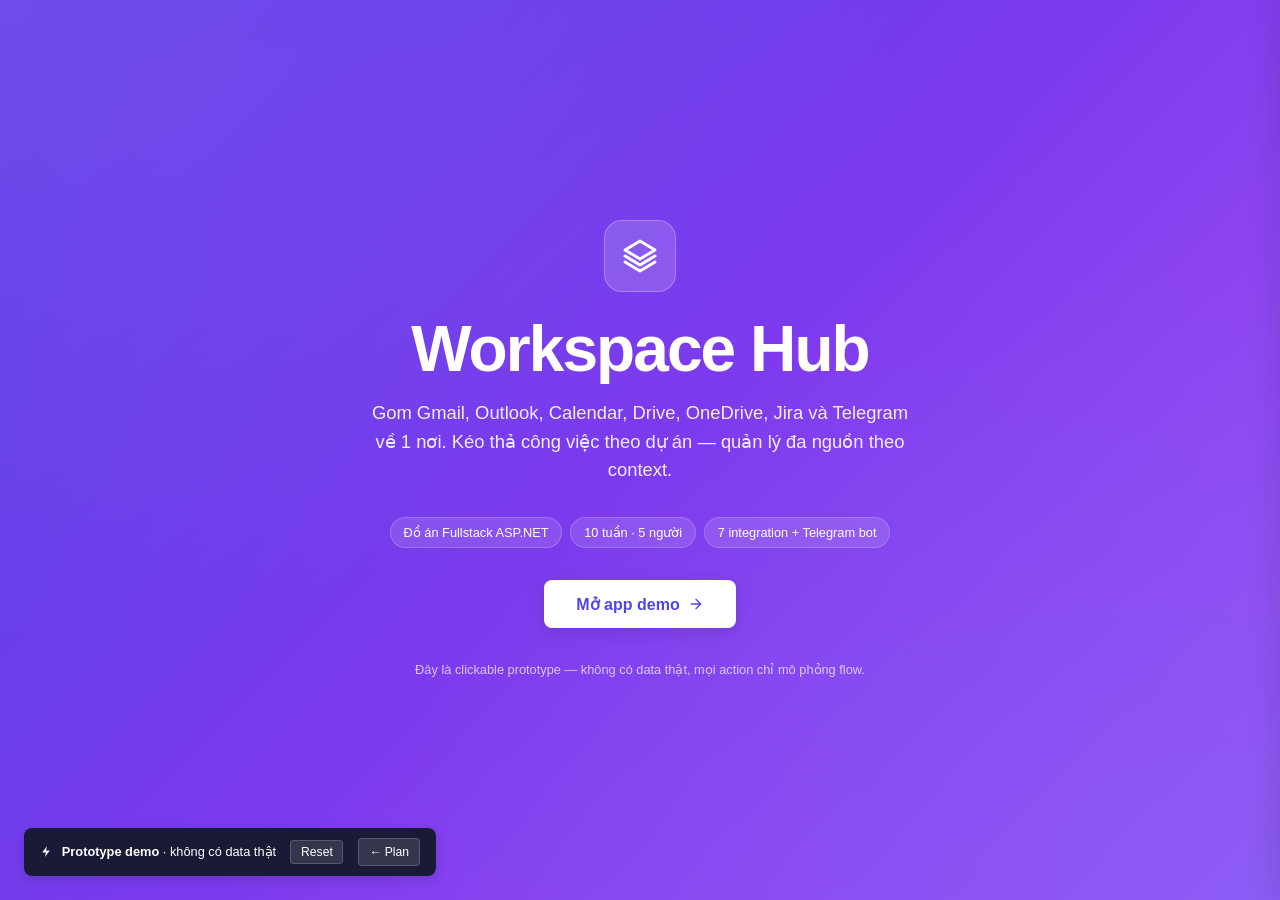
==== commit b40162e8: "feat: add timeline feature for 10-week project management with drag-and-drop task functionality" ====
--- a/prototype.html
+++ b/prototype.html
@@ -1826,6 +1826,7 @@
   <svg class="icon icon-sm"><use href="#i-zap"/></svg>
   <span><strong>Prototype demo</strong> · không có data thật</span>
   <button onclick="App.go('landing')">Reset</button>
+  <a href="index.html" class="back-to-plan">← Plan</a>
 </div>
 
 
--- a/prototype.css
+++ b/prototype.css
@@ -1769,6 +1769,17 @@
   margin-left: .35rem;
 }
 .proto-banner button:hover { background: rgba(255,255,255,.2); }
+.back-to-plan {
+  background: rgba(255, 255, 255, .12);
+  color: white;
+  text-decoration: none;
+  padding: .25rem .65rem;
+  border-radius: 4px;
+  font-size: .76rem;
+  margin-left: .35rem;
+  border: 1px solid rgba(255, 255, 255, .18);
+}
+.back-to-plan:hover { background: rgba(255,255,255,.2); }
 
 /* ============ Role switcher (demo prototype only) ============ */
 .role-switcher {
